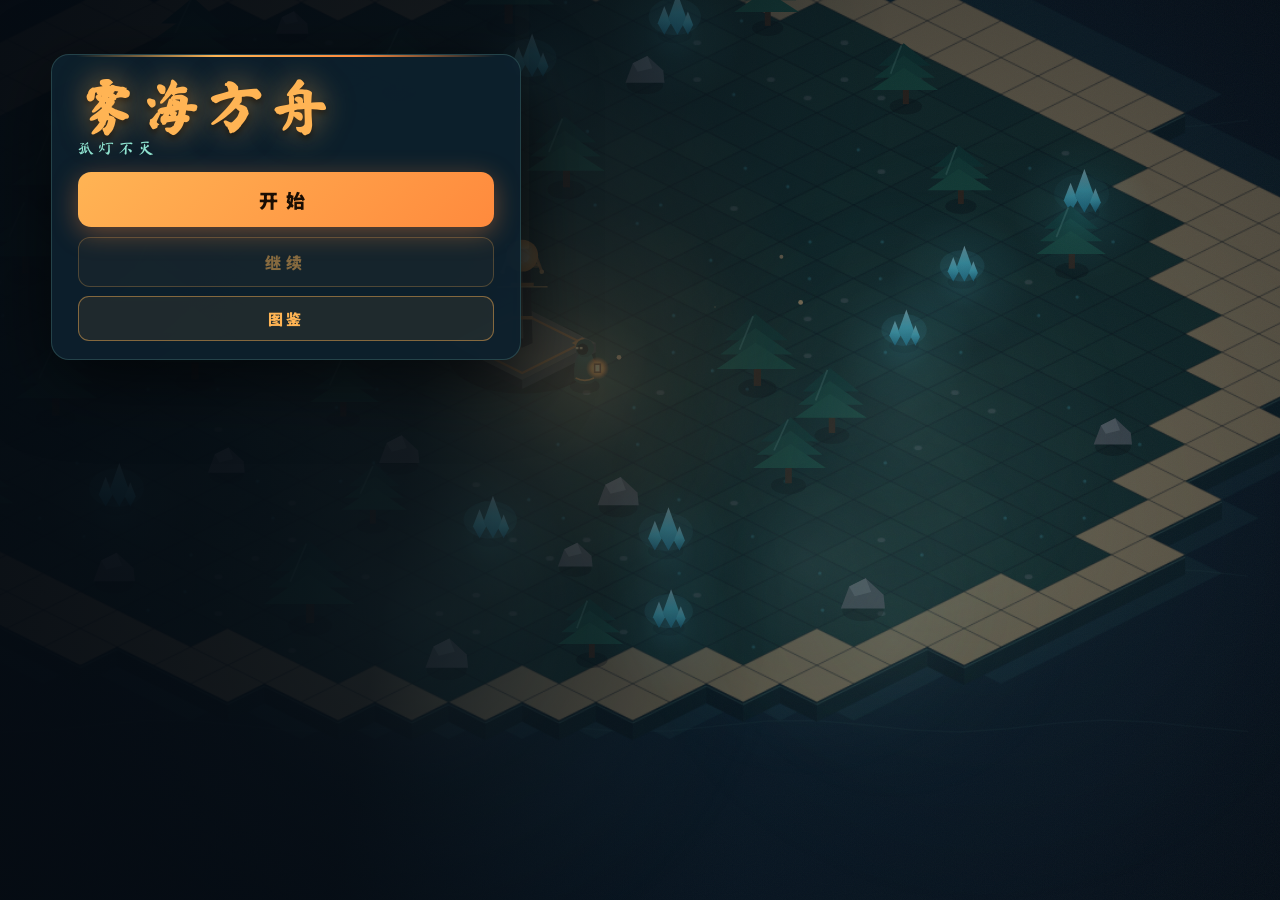
==== index.html @ d50707af "feat(sigil): 武器刻印与槽位系统，图鉴能力标签筛选 - 刻印：锋锐/迅捷/回响，黎明第三步三选一铭刻，只强化武器自动攻击 - 槽位：剑 3 / 法杖 6，HUD 点击就地展开，52px 槽" ====
<!DOCTYPE html>
<html lang="zh-CN">
<head>
<meta charset="UTF-8">
<meta name="viewport" content="width=device-width, initial-scale=1.0, maximum-scale=1.0, user-scalable=no">
<title>雾海方舟</title>
<link rel="icon" type="image/svg+xml" href="assets/favicon.svg">
<link rel="preconnect" href="https://fonts.googleapis.com">
<link href="https://fonts.googleapis.com/css2?family=Ma+Shan+Zheng&family=Noto+Sans+SC:wght@400;500;700;900&display=swap" rel="stylesheet">
  <link rel="stylesheet" href="css/style.css">
</head>
<body>
<canvas id="cv"></canvas>
<canvas id="fxcv"></canvas>
<div id="grain"></div><div id="hurtFx"></div><div id="coreFx"></div>

<div id="hud" class="hidden">
  <div id="topLeft" class="panel">
    <span id="logoMini">雾海方舟</span>
    <span id="phaseChip"><svg viewBox="0 0 24 24" fill="none" stroke="currentColor" stroke-width="2"><circle cx="12" cy="12" r="4"/><path d="M12 2v3M12 19v3M2 12h3M19 12h3M4.9 4.9l2.1 2.1M17 17l2.1 2.1M19.1 4.9L17 7M7 17l-2.1 2.1"/></svg><em id="phaseName" style="font-style:normal">白昼</em></span>
    <span id="dayLabel">第 1 日</span>
    <span id="nightLabel">夜 0/–</span>
    <span id="phaseBarWrap"><span id="phaseBar"></span></span>
  </div>
  <div id="weaponHud" class="panel">
    <span id="weaponHudIcon"></span>
    <div class="whBody">
      <b id="weaponHudName">剑</b>
      <span class="whSub">等级 <span id="weaponHudLv">Lv.1</span> · <span id="weaponHudRoute">近战武器</span></span>
      <span id="weaponHudXpWrap"><span id="weaponHudXp"></span></span>
    </div>
    <span id="weaponHudChev"><svg viewBox="0 0 24 24" fill="none" stroke="currentColor" stroke-width="2.2" stroke-linecap="round" stroke-linejoin="round"><path d="M6 9l6 6 6-6"/></svg></span>
    <div id="weaponSlots"><div id="weaponSlotsRow"></div></div>
  </div>
  <div id="topRight">
    <button class="iconBtn" id="btnNight" aria-label="提前入夜" title="提前入夜 (N)"><svg viewBox="0 0 24 24" fill="none" stroke="currentColor" stroke-width="2"><path d="M20 14A8.5 8.5 0 019.5 3.5 8.5 8.5 0 1020 14z"/></svg></button>
    <button class="iconBtn" id="btnSpeed" aria-label="速度">1×</button>
    <button class="iconBtn" id="btnMute" aria-label="音效"></button>
    <button class="iconBtn" id="btnPause" aria-label="暂停"><svg viewBox="0 0 24 24" fill="currentColor"><rect x="6" y="4" width="4" height="16" rx="1"/><rect x="14" y="4" width="4" height="16" rx="1"/></svg></button>
  </div>
  <div id="banner"><h2></h2><p></p></div>
  <div id="toasts"></div>

  <div id="playerPanel" class="panel">
    <div id="ppTop">
      <div id="lvlBadge"><b id="lvlNum">1</b><i>等级</i></div>
      <div style="min-width:0">
        <div id="ppName">守灯人</div>
        <div id="ppStacks"></div>
      </div>
    </div>
    <div class="bar" id="hpBar"><span></span><label><em style="font-style:normal">生命</em><em style="font-style:normal" id="hpTxt">100/100</em></label></div>
    <div class="bar" id="enBar"><span></span><label><em style="font-style:normal" id="enLabel">雾能</em><em style="font-style:normal" id="enTxt">100</em></label></div>
    <div class="bar" id="shieldBar" style="display:none"><span></span><label><em style="font-style:normal">护盾</em><em style="font-style:normal" id="shieldTxt">0</em></label></div>
    <div class="bar" id="xpBar"><span></span></div>
    <div id="cdRow">
      <div class="cdPip" id="dashPip"><span class="fill"></span><svg viewBox="0 0 24 24" fill="none" stroke="currentColor" stroke-width="2"><path d="M13 3L4 14h6l-1 7 9-11h-6l1-7z"/></svg><em>冲刺 <span class="kb kb-hint">空格</span></em></div>
      <div class="cdPip" id="novaPip"><span class="fill"></span><svg viewBox="0 0 24 24" fill="none" stroke="currentColor" stroke-width="2"><circle cx="12" cy="12" r="3"/><circle cx="12" cy="12" r="8" opacity=".5"/></svg><em>雾爆 <span class="kb kb-hint">Q</span></em></div>
    </div>
  </div>

  <div id="handArea">
    <div id="handMeta">
      <div id="resRow"></div>
      <span class="pileChip draw"><svg viewBox="0 0 24 24" fill="none" stroke="currentColor" stroke-width="2"><rect x="4" y="3" width="12" height="16" rx="2"/><path d="M8 7h12v14H8"/></svg>牌库 <b id="drawN">0</b></span>
      <span class="pileChip disc"><svg viewBox="0 0 24 24" fill="none" stroke="currentColor" stroke-width="2"><path d="M4 7h16M9 7V4h6v3M6 7l1 13h10l1-13"/></svg>弃牌 <b id="discN">0</b></span>
      <span class="pileChip limit">手牌 <b id="handN">0/5</b></span>
      <span class="pileChip rec">回收 <b id="recN">0%</b></span>
      <button id="repairBtn"><svg width="13" height="13" viewBox="0 0 24 24" fill="none" stroke="currentColor" stroke-width="2"><path d="M14.7 6.3a4 4 0 00-5.4 5.4L3 18l3 3 6.3-6.3a4 4 0 005.4-5.4l-2.7 2.7-3-3 2.7-2.7z"/></svg>修复 <span class="kb kb-hint">F</span></button>
    </div>
    <div id="handRow"></div>
  </div>

  <div id="rightBottom">
    <div id="coreWrap" class="panel">
      <div class="cwTop"><span>⬢ 方舟核心</span><span id="coreTxt">600/600</span></div>
      <div class="bar" id="coreBar"><span></span></div>
    </div>
    <div id="mmWrap" class="panel"><canvas id="mm" width="132" height="132"></canvas></div>
  </div>
</div>

<div id="dragCard"></div>

<div id="touchUI">
  <div id="stick"><div id="knob"></div></div>
  <button class="tBtn" id="btnDash"><svg viewBox="0 0 24 24" fill="none" stroke="currentColor" stroke-width="2"><path d="M13 3L4 14h6l-1 7 9-11h-6l1-7z"/></svg>冲刺</button>
  <button class="tBtn" id="btnNova"><svg viewBox="0 0 24 24" fill="none" stroke="currentColor" stroke-width="2"><circle cx="12" cy="12" r="3"/><circle cx="12" cy="12" r="8" opacity=".5"/></svg>雾爆</button>
</div>

<div class="overlay show" id="menu">
  <div class="scrim"></div>
  <div id="menuPanel" data-view="title">
    <section class="menuView" data-view="title">
      <div class="menuHead">
        <h1 id="gameTitle">雾海方舟</h1>
        <div id="gameSub">孤灯不灭</div>
      </div>
      <div id="saveWarn" class="saveWarn" hidden>
        <b>存档异常</b>
        <span id="saveWarnText"></span>
        <button id="saveWarnAck" aria-label="知道了">知道了</button>
      </div>
      <div class="menuFoot">
        <button id="startBtn">开始</button>
        <button id="btnContinue">继续</button>
        <button class="mBtn book" id="btnCodexMenu">图鉴</button>
      </div>
    </section>
    <section class="menuView" data-view="prep">
      <div class="prepHead"><h2>出航准备</h2></div>
      <div class="menuScroll">
        <button id="prepWeaponBtn" class="prepWeaponBtn" aria-expanded="false">
          <span id="prepWeaponIcon"></span>
          <span class="prepWeaponText"><small>当前武器</small><b id="prepWeaponName">剑</b></span>
          <em>更换</em>
        </button>
        <div class="secT">雾潮强度</div>
        <div id="diffRow"></div>
        <p class="prepNote" id="prepMageNote">第 2 日黎明可转职「法师」：生命上限降低，以法力施法，手牌上限提高。</p>
        <div class="secT">文明传承</div>
        <div id="emberRow">
          <span id="emberCount"><svg viewBox="0 0 24 24" fill="currentColor"><path d="M12 2c1 4-4 6-4 11a4 4 0 008 0c0-2-1-3-1-5 2 1 4 3 4 6a7 7 0 01-14 0C5 8 11 6 12 2z"/></svg><span id="emberNum">0</span> 火种</span>
          <span id="bestChip"></span>
        </div>
        <div id="blessList"></div>
        <div class="secT">操作</div>
        <div id="ctrlGrid">
          <div><span class="kb">WASD</span>移动</div>
          <div><span class="kb">自动</span>有怪攻击 / 无怪采集</div>
          <div><span class="kb">点选 / 拖拽</span>卡牌落地</div>
          <div><span class="kb">空格</span>冲刺<span class="kb">N</span>入夜</div>
          <div><span class="kb">Q</span>雾爆<span class="kb">F</span>修复</div>
          <div><span class="kb">K</span>随时存档<span class="kb">S</span>暂停存档</div>
        </div>
      </div>
      <div class="weaponDrop" id="weaponDrop" role="dialog" aria-label="选择武器">
        <div class="weaponList" id="weaponGrid"></div>
        <div class="weaponActions">
          <button class="mBtn" id="weaponCancel">取消</button>
          <button class="mBtn primary" id="weaponConfirm">确认选择</button>
        </div>
      </div>
      <div class="prepFoot">
        <button id="launchBtn">启航</button>
        <button class="mBtn" id="btnPrepBack">返回</button>
      </div>
    </section>
    <section class="menuView" data-view="load">
      <div class="prepHead"><h2>存档</h2></div>
      <div class="menuScroll"><div id="menuSlotList"></div></div>
      <div class="prepFoot"><button class="mBtn" id="btnLoadBack">返回</button></div>
    </section>
  </div>
</div>

<div class="overlay" id="dawnOv" role="dialog" aria-modal="true">
  <div class="scrim"></div>
  <div class="dawnBox">
    <div class="dawnStep" id="dawnStep">1 / 2</div>
    <div class="dawnTitle" id="dawnTitle">黎明</div>
    <div class="dawnSub" id="dawnSub"></div>
    <div class="pickRow" id="dawnRow"></div>
    <button class="skipBtn" id="dawnSkip">跳过</button>
  </div>
</div>

<div class="overlay" id="removeOv" role="dialog" aria-modal="true">
  <div class="scrim"></div>
  <div id="removeBox">
    <div class="rmHead">
      <h2 id="rmTitle">拆解</h2>
      <p id="rmSub"></p>
    </div>
    <div id="rmList"></div>
    <div class="rmFoot"><button class="skipBtn" id="rmCancel" style="margin:0">取消</button></div>
  </div>
</div>

<div class="overlay" id="swapOv" role="dialog" aria-modal="true">
  <div class="scrim"></div>
  <div id="removeBox">
    <div class="rmHead">
      <h2 id="swapTitle">手牌已满</h2>
      <p id="swapSub"></p>
    </div>
    <div id="swapList"></div>
    <div class="rmFoot"><button class="skipBtn" id="swapSkip" style="margin:0">跳过</button></div>
  </div>
</div>

<div class="overlay" id="pauseOv" role="dialog" aria-modal="true">
  <div class="scrim"></div>
  <div class="modalBox pausePanel">
    <div class="pausePages" id="pausePages">
      <section class="pausePage" data-pg="main">
        <h2>暂停</h2>
        <button class="mBtn primary" id="btnResume">继续</button>
        <button class="mBtn" id="btnSave">存档</button>
        <button class="mBtn" id="btnCodexPause">图鉴</button>
        <button class="mBtn" id="btnRestart">重新开始</button>
        <button class="mBtn" id="btnToTitle">返回标题</button>
      </section>
      <section class="pausePage" data-pg="slots">
        <h2>存档位</h2>
        <div class="msub" id="pauseSlotSub">点卡片展开操作</div>
        <div id="pauseSlotList"></div>
        <button class="mBtn ghost" id="btnPauseSlotBack">返回</button>
      </section>
      <section class="pausePage" data-pg="confirm">
        <div class="confirmPage">
          <h2 id="pauseCfmTitle"></h2>
          <div class="msub" id="pauseCfmSub"></div>
          <button class="mBtn primary" id="pauseCfmYes">确认</button>
          <button class="mBtn" id="pauseCfmNo">取消</button>
        </div>
      </section>
    </div>
  </div>
</div>

<div class="overlay" id="endOv" role="dialog" aria-modal="true">
  <div class="scrim"></div>
  <div class="modalBox">
    <h2 id="endTitle"></h2>
    <div class="msub" id="endSub"></div>
    <div id="statsGrid"></div>
    <div id="emberGainRow">
      <svg viewBox="0 0 24 24" fill="#ff8a3d"><path d="M12 2c1 4-4 6-4 11a4 4 0 008 0c0-2-1-3-1-5 2 1 4 3 4 6a7 7 0 01-14 0C5 8 11 6 12 2z"/></svg>
      <span>火种</span><span id="emberGain">+0</span><span id="emberTotal"></span>
    </div>
    <button class="mBtn primary" id="btnAgain">再次远航</button>
    <button class="mBtn book" id="btnEndless">继续守护</button>
    <button class="mBtn" id="btnTitle2">返回标题</button>
  </div>
</div>

<div class="overlay" id="slotOv" role="dialog" aria-modal="true" aria-label="存档位">
  <div class="scrim"></div>
  <div class="modalBox slotBox">
    <h2 id="slotTitle">存档位</h2>
    <div id="slotList"></div>
    <button class="mBtn" id="slotDelete">删除存档</button>
    <button class="mBtn" id="slotBack">返回</button>
  </div>
</div>

<div class="overlay" id="confirmOv" role="alertdialog" aria-modal="true" aria-labelledby="confirmTitle">
  <div class="scrim"></div>
  <div class="modalBox confirmBox">
    <h2 id="confirmTitle"></h2>
    <div class="msub" id="confirmSub"></div>
    <button class="mBtn primary" id="confirmYes">确认</button>
    <button class="mBtn" id="confirmNo">取消</button>
  </div>
</div>

<div class="overlay" id="codexOv" role="dialog" aria-modal="true" aria-label="雾海图鉴">
  <div class="scrim"></div>
  <div id="codexPanel">
    <div class="cxHead">
      <h2>雾海图鉴</h2>
      <div class="cxHeadMeta"><span id="cxCount">— 条</span><span class="cxProg"><i id="cxProgFill"></i></span></div>
      <button id="cxClose" aria-label="关闭"><svg viewBox="0 0 24 24" fill="none" stroke="currentColor" stroke-width="2.2" stroke-linecap="round"><path d="M6 6l12 12M18 6L6 18"/></svg></button>
    </div>
    <div class="cxTools">
      <label class="cxSearchWrap">
        <svg viewBox="0 0 24 24" fill="none" stroke="currentColor" stroke-width="2"><circle cx="11" cy="11" r="7"/><path d="M20 20l-4-4"/></svg>
        <input id="cxSearch" type="search" placeholder="搜索名称 / 效果…" autocomplete="off">
      </label>
      <div id="cxCats"></div>
    </div>
    <div class="cxTagBar">
      <span class="cxTagLab">标签</span>
      <div id="cxTagFilters"></div>
      <button id="cxTagClear" class="cxTagClear" disabled>清除</button>
    </div>
    <div class="cxBody">
      <div id="cxList"></div>
      <div id="cxDetail">
        <div class="cxDTop">
          <div class="cxVis"><canvas id="cxPreview"></canvas><div id="cxIcon"></div></div>
          <div class="cxDHead"><div id="cxName">—</div><div id="cxTags"></div><p id="cxDesc"></p></div>
        </div>
        <div id="cxStats"></div>
        <div class="cxRelT">相关条目</div>
        <div id="cxRel"></div>
      </div>
    </div>
    <div class="cxFoot"><span id="cxFootL">雾海方舟 · 记录册</span><span class="kb-hint">↑ ↓ 切换 · Esc 关闭</span></div>
  </div>
</div>

<script src="js/00-core.js"></script>
<script src="js/01-audio.js"></script>
<script src="js/02-world.js"></script>
<script src="js/03-data.js"></script>
<script src="js/04-state.js"></script>
<script src="js/05-input.js"></script>
<script src="js/06-hand.js"></script>
<script src="js/07-combat.js"></script>
<script src="js/07b-spells.js"></script>
<script src="js/08-progress.js"></script>
<script src="js/09-render.js"></script>
<script src="js/vendor/three.min.js"></script>
<script src="js/09b-fx.js"></script>
<script src="js/10-ui.js"></script>
<script src="js/11-main.js"></script>
</body>
</html>
---- css/style.css ----
:root{
  --ink:#07131c; --deep:#0c2231; --sea:#0e2c3c;
  --panel:rgba(9,22,32,.86); --panel2:rgba(13,32,45,.94);
  --line:rgba(143,227,208,.18); --line2:rgba(143,227,208,.34);
  --mist:#8fe3d0; --cyan:#57e6ff; --amber:#ffb454; --ember:#ff8a3d;
  --violet:#a06bff; --danger:#ff4d6d; --leaf:#6fe08a; --warn:#ffd166;
  --text:#eef7f2; --dim:#9db8b4; --dim2:#6f8a87;
  --wood:#e0b070; --stone:#b9c4c9; --crys:#57e6ff;
  --disp:'Ma Shan Zheng','Noto Serif SC',serif;
  --body:'Noto Sans SC',system-ui,sans-serif;
  --cw:128px; --ch:179.2px;
}
*{margin:0;padding:0;box-sizing:border-box;-webkit-tap-highlight-color:transparent}
html,body{height:100%;overflow:hidden;background:var(--ink);font-family:var(--body);color:var(--text)}
button{font-family:var(--body);cursor:pointer;border:none;background:none;color:inherit}
input{font-family:var(--body)}
button:focus-visible,input:focus-visible{outline:2px solid var(--amber);outline-offset:2px}
::-webkit-scrollbar{width:10px;height:10px}
::-webkit-scrollbar-track{background:rgba(143,227,208,.05);border-radius:8px}
::-webkit-scrollbar-thumb{background:linear-gradient(180deg,var(--amber),var(--ember));border-radius:8px;border:2px solid rgba(7,19,28,.6)}
::-webkit-scrollbar-thumb:hover{background:linear-gradient(180deg,#ffc878,var(--amber))}
*{scrollbar-width:thin;scrollbar-color:var(--ember) rgba(143,227,208,.06)}

#cv{position:fixed;inset:0;width:100%;height:100%;display:block;touch-action:none}
#fxcv{position:fixed;inset:0;width:100%;height:100%;display:block;pointer-events:none;z-index:2}
#grain{position:fixed;inset:0;pointer-events:none;opacity:.05;z-index:3;
  background-image:url("data:image/svg+xml,%3Csvg xmlns='http://www.w3.org/2000/svg' width='140' height='140'%3E%3Cfilter id='n'%3E%3CfeTurbulence type='fractalNoise' baseFrequency='0.9' numOctaves='2'/%3E%3C/filter%3E%3Crect width='140' height='140' filter='url(%23n)' opacity='0.9'/%3E%3C/svg%3E")}
#hurtFx{position:fixed;inset:0;pointer-events:none;z-index:4;opacity:0;transition:opacity .12s;
  background:radial-gradient(ellipse at center,transparent 46%,rgba(255,77,109,.45) 100%)}
#coreFx{position:fixed;inset:0;pointer-events:none;z-index:4;opacity:0;
  background:radial-gradient(ellipse at center,transparent 55%,rgba(255,138,61,.35) 100%)}

#hud{position:fixed;inset:0;z-index:10;pointer-events:none;font-size:14px}
#hud.hidden{display:none}
.panel{background:var(--panel);border:1px solid var(--line);border-radius:12px;
  backdrop-filter:blur(8px);-webkit-backdrop-filter:blur(8px);position:relative}
.panel::before{content:'';position:absolute;top:-1px;left:14px;width:34px;height:2px;
  background:linear-gradient(90deg,var(--amber),transparent);border-radius:2px}

#topLeft{position:absolute;top:14px;left:14px;display:flex;align-items:center;gap:10px;padding:9px 14px}
#logoMini{font-family:var(--disp);font-size:21px;color:var(--amber);text-shadow:0 0 14px rgba(255,180,84,.5);letter-spacing:2px}
#phaseChip{display:flex;align-items:center;gap:7px;padding:4px 11px;border-radius:20px;font-weight:700;font-size:13px;
  background:rgba(255,180,84,.12);border:1px solid rgba(255,180,84,.35);color:var(--amber);transition:all .5s}
#phaseChip.night{background:rgba(160,107,255,.14);border-color:rgba(160,107,255,.45);color:#c9a8ff}
#phaseChip svg{width:15px;height:15px}
#dayLabel{font-weight:900;font-size:15px}
#nightLabel{color:var(--dim);font-size:12px;font-weight:700}
#phaseBarWrap{width:110px;height:6px;border-radius:4px;background:rgba(143,227,208,.12);overflow:hidden}
#phaseBar{display:block;height:100%;width:100%;border-radius:4px;transform-origin:left;
  background:linear-gradient(90deg,var(--amber),var(--ember));transition:background .5s}
#phaseBar.night{background:linear-gradient(90deg,var(--violet),var(--danger))}

/* 武器卡：槽位规格按 48px 物品槽标准放大（52px 槽 / 6px 沟槽 / 图标 34px） */
#weaponHud{position:absolute;top:66px;left:14px;display:flex;flex-wrap:wrap;align-items:flex-start;
  column-gap:12px;row-gap:0;padding:11px 16px;width:260px;z-index:11;
  pointer-events:auto;cursor:pointer;
  transition:width .3s cubic-bezier(.22,1,.36,1),padding .3s cubic-bezier(.22,1,.36,1),
    border-color .2s,box-shadow .3s}
#weaponHud.slotsOpen{width:var(--slotW,386px);
  border-color:color-mix(in srgb, var(--wc, currentColor) 40%, var(--line));
  box-shadow:0 8px 30px rgba(0,0,0,.5)}
#weaponHudIcon{width:44px;height:44px;border-radius:11px;display:grid;place-items:center;flex:none;
  background:color-mix(in srgb, var(--wc, currentColor) 14%, transparent);
  border:1.5px solid var(--wc, currentColor);box-shadow:0 0 14px color-mix(in srgb, var(--wc, currentColor) 24%, transparent);
  transition:transform .28s cubic-bezier(.22,1,.36,1)}
#weaponHudIcon svg{width:27px;height:27px}
#weaponHudChev{flex:none;width:20px;height:20px;color:var(--dim);opacity:.75;margin-top:4px;
  transition:transform .3s cubic-bezier(.22,1,.36,1),color .2s}
#weaponHudChev svg{width:100%;height:100%;display:block}
#weaponHud:hover #weaponHudChev{color:var(--text)}
#weaponHud.slotsOpen #weaponHudChev{transform:rotate(180deg);color:var(--wc, currentColor)}
.whBody{flex:1;min-width:0}
#weaponHud b{display:block;font-size:15px;line-height:1.3;letter-spacing:.2px;color:var(--text)}
.whSub{display:block;font-size:12px;line-height:1.4;color:var(--dim);margin-top:2px}
#weaponHudXpWrap{display:block;width:100%;height:5px;border-radius:3px;margin-top:6px;
  background:rgba(143,227,208,.15);overflow:hidden}
#weaponHudXp{display:block;height:100%;width:100%;border-radius:3px;transform-origin:left;
  background:linear-gradient(90deg,var(--amber),var(--ember));transition:transform .2s}
/* 槽位区：0fr→1fr 高度过渡 + 淡入上移，收起时同样有反向动画 */
#weaponSlots{flex:0 0 100%;display:grid;grid-template-rows:0fr;opacity:0;margin-top:0;overflow:hidden;
  transition:grid-template-rows .3s cubic-bezier(.22,1,.36,1),opacity .24s ease,margin-top .3s cubic-bezier(.22,1,.36,1)}
#weaponSlots.open{grid-template-rows:1fr;opacity:1;margin-top:12px}
#weaponSlotsRow{overflow:hidden;min-height:0;display:flex;gap:6px;flex-wrap:nowrap;align-items:flex-start;
  max-width:calc(100vw - 44px)}
.wslot{display:flex;flex-direction:column;align-items:center;gap:5px;width:52px;flex:none;
  animation:slotIn .28s cubic-bezier(.22,1,.36,1) backwards}
#weaponSlotsRow .wslot:nth-child(1){animation-delay:.02s}
#weaponSlotsRow .wslot:nth-child(2){animation-delay:.05s}
#weaponSlotsRow .wslot:nth-child(3){animation-delay:.08s}
#weaponSlotsRow .wslot:nth-child(4){animation-delay:.11s}
#weaponSlotsRow .wslot:nth-child(5){animation-delay:.14s}
#weaponSlotsRow .wslot:nth-child(6){animation-delay:.17s}
@keyframes slotIn{from{opacity:0;transform:translateY(-6px) scale(.82)}to{opacity:1;transform:none}}
.wslotBox{width:48px;height:48px;border-radius:12px;display:grid;place-items:center;transition:transform .16s ease}
.wslot.empty .wslotBox{border:1.5px dashed rgba(143,227,208,.3);background:rgba(143,227,208,.05)}
.wslot.filled .wslotBox{border:1.5px solid currentColor;background:color-mix(in srgb, currentColor 18%, transparent);
  box-shadow:0 0 14px color-mix(in srgb, currentColor 28%, transparent)}
.wslotBox svg{width:28px;height:28px}
.wslotName{font-size:11px;line-height:1.2;color:var(--dim);letter-spacing:.2px;text-align:center;max-width:52px;
  overflow:hidden;text-overflow:ellipsis;white-space:nowrap}
.wslot.filled .wslotName{color:currentColor;opacity:.9}
.wslot:hover .wslotBox{transform:translateY(-2px) scale(1.05)}

#topRight{position:absolute;top:14px;right:14px;display:flex;gap:8px;pointer-events:auto}
.iconBtn{width:42px;height:42px;border-radius:11px;display:flex;align-items:center;justify-content:center;
  background:var(--panel);border:1px solid var(--line);color:var(--mist);transition:all .15s}
.iconBtn:hover{border-color:var(--amber);color:var(--amber);transform:translateY(-2px);box-shadow:0 4px 16px rgba(255,180,84,.25)}
.iconBtn svg{width:19px;height:19px}
.iconBtn.warnState{color:var(--danger);border-color:rgba(255,77,109,.5)}
#btnSpeed{font-weight:900;font-size:13px}

#banner{position:absolute;top:74px;left:50%;transform:translateX(-50%);text-align:center;opacity:0;pointer-events:none;width:max-content;max-width:92vw}
#banner.show{animation:bannerIn 2.6s ease forwards}
#banner h2{font-family:var(--disp);font-size:clamp(28px,5vw,44px);letter-spacing:6px;color:var(--amber);
  text-shadow:0 0 24px rgba(255,180,84,.6),0 2px 4px rgba(0,0,0,.7)}
#banner.night h2{color:#c9a8ff;text-shadow:0 0 24px rgba(160,107,255,.7),0 2px 4px rgba(0,0,0,.7)}
#banner.danger h2{color:var(--danger);text-shadow:0 0 24px rgba(255,77,109,.7),0 2px 4px rgba(0,0,0,.7)}
#banner p{color:var(--dim);font-size:13px;margin-top:2px;text-shadow:0 1px 3px #000}
#banner p:empty{display:none}
@keyframes bannerIn{0%{opacity:0;transform:translateX(-50%) translateY(-14px) scale(.94)}
  12%{opacity:1;transform:translateX(-50%) translateY(0) scale(1)}78%{opacity:1}100%{opacity:0;transform:translateX(-50%) translateY(6px)}}
#toasts{position:absolute;top:14px;left:50%;transform:translateX(-50%);display:flex;flex-direction:column;gap:6px;align-items:center;margin-top:50px}
.toast{background:var(--panel2);border:1px solid var(--line);border-left:3px solid var(--cyan);
  padding:7px 16px;border-radius:9px;font-size:13px;animation:toastIn 2.6s ease forwards;
  box-shadow:0 4px 18px rgba(0,0,0,.4);white-space:nowrap;max-width:88vw;overflow:hidden;text-overflow:ellipsis}
.toast.warn{border-left-color:var(--warn)} .toast.bad{border-left-color:var(--danger)} .toast.good{border-left-color:var(--leaf)}
@keyframes toastIn{0%{opacity:0;transform:translateY(-8px)}10%{opacity:1;transform:translateY(0)}78%{opacity:1}100%{opacity:0}}

#playerPanel{position:absolute;left:14px;bottom:14px;padding:11px 13px;width:224px;pointer-events:auto}
#ppTop{display:flex;align-items:center;gap:10px;margin-bottom:7px}
#lvlBadge{width:38px;height:38px;border-radius:50%;flex:none;display:flex;flex-direction:column;align-items:center;justify-content:center;
  background:radial-gradient(circle at 35% 30%,rgba(160,107,255,.4),rgba(160,107,255,.1));border:1.5px solid var(--violet);
  box-shadow:0 0 14px rgba(160,107,255,.35)}
#lvlBadge b{font-size:15px;line-height:1;color:#d9c4ff}
#lvlBadge i{font-style:normal;font-size:8px;color:var(--dim);letter-spacing:1px}
#ppName{font-weight:900;font-size:13.5px;display:flex;align-items:center;gap:6px}
#ppStacks{font-size:10.5px;color:var(--amber);min-height:14px;overflow:hidden;text-overflow:ellipsis;white-space:nowrap;max-width:150px}
.bar{position:relative;height:12px;border-radius:7px;background:rgba(7,15,22,.8);border:1px solid rgba(143,227,208,.14);overflow:hidden;margin-top:5px}
.bar>span{position:absolute;inset:1px;border-radius:6px;transform-origin:left;transition:transform .12s linear}
.bar label{position:absolute;inset:0;display:flex;align-items:center;justify-content:space-between;padding:0 8px;
  font-size:9.5px;font-weight:700;color:rgba(255,255,255,.92);text-shadow:0 1px 2px rgba(0,0,0,.8)}
#hpBar>span{background:linear-gradient(90deg,var(--ember),var(--amber))}
#hpBar.low>span{background:linear-gradient(90deg,var(--danger),var(--ember));animation:lowPulse .7s infinite alternate}
@keyframes lowPulse{to{filter:brightness(1.5)}}
#enBar>span{background:linear-gradient(90deg,#2fb9d8,var(--cyan))}
#enBar.mage>span{background:linear-gradient(90deg,#5f6bff,#57e6ff)}
#shieldBar{height:8px}
#shieldBar>span{background:linear-gradient(90deg,#6fe08a,#8fe3d0)}
#xpBar{height:8px}
#xpBar>span{background:linear-gradient(90deg,#7a4fe0,var(--violet))}
#cdRow{display:flex;gap:7px;margin-top:8px}
.cdPip{flex:1;display:flex;align-items:center;gap:6px;background:rgba(7,15,22,.7);border:1px solid var(--line);
  border-radius:8px;padding:4px 7px;font-size:10.5px;font-weight:700;position:relative;overflow:hidden}
.cdPip .fill{position:absolute;inset:0;background:rgba(87,230,255,.16);transform-origin:left}
.cdPip svg{width:14px;height:14px;flex:none;position:relative}
.cdPip em{font-style:normal;position:relative;color:var(--dim)}
.cdPip.ready{border-color:rgba(87,230,255,.5);color:var(--cyan)}
.cdPip.ready em{color:var(--cyan)}
.kb{display:inline-block;min-width:16px;padding:1px 4px;border-radius:4px;background:rgba(143,227,208,.12);
  border:1px solid var(--line2);font-size:10px;font-weight:700;color:var(--mist);text-align:center}

/* ---------- 手牌区 ---------- */
#handArea{position:absolute;left:50%;bottom:12px;transform:translateX(-50%);
  width:min(760px,calc(100vw - 470px));display:flex;flex-direction:column;align-items:center;gap:6px;pointer-events:none}
#resRow{display:flex;gap:5px;pointer-events:auto;padding-right:7px;border-right:1px solid var(--line)}
.resChip{display:flex;align-items:center;gap:5px;padding:3px 8px;border-radius:15px;background:var(--panel);
  border:1px solid var(--line);font-weight:900;font-size:12.5px}
.resChip svg{width:13px;height:13px}
.resChip.bump{animation:bump .3s ease}
@keyframes bump{40%{transform:scale(1.18)}}
#handMeta{display:flex;width:100%;gap:6px;align-items:center;pointer-events:auto;flex-wrap:wrap;justify-content:center}
.pileChip{display:flex;align-items:center;gap:5px;padding:3px 8px;border-radius:14px;font-size:11px;font-weight:700;
  background:rgba(7,15,22,.72);border:1px solid var(--line);color:var(--dim)}
.pileChip b{color:var(--text);font-size:12.5px}
.pileChip svg{width:12px;height:12px}
.pileChip.draw{color:var(--mist)} .pileChip.disc{color:var(--dim2)}
.pileChip.limit{color:var(--amber);border-color:rgba(255,180,84,.4)}
.pileChip.limit.over{color:#fff;border-color:var(--cyan);background:rgba(87,230,255,.16);box-shadow:0 0 12px rgba(87,230,255,.3)}
.pileChip.limit.over b{color:var(--cyan)}
.pileChip.rec{color:var(--leaf);border-color:rgba(111,224,138,.35)}
#repairBtn{display:none;align-items:center;gap:6px;padding:4px 13px;border-radius:14px;font-weight:900;font-size:11.5px;
  background:linear-gradient(135deg,rgba(255,180,84,.2),rgba(255,138,61,.2));border:1px solid var(--amber);color:var(--amber);
  animation:repairGlow 1.2s infinite alternate;pointer-events:auto}
#repairBtn.show{display:flex}
@keyframes repairGlow{to{box-shadow:0 0 16px rgba(255,180,84,.5)}}
#handRow{position:relative;width:100%;height:calc(var(--ch) + 12px);margin-top:22px;pointer-events:none}
.hcard{position:absolute;bottom:0;width:var(--cw);height:var(--ch);border-radius:10px;pointer-events:auto;
  background:linear-gradient(168deg,rgba(17,40,55,.97),rgba(8,20,29,.97));
  border:1.5px solid var(--line2);padding:7px 8px 6px;display:flex;flex-direction:column;align-items:stretch;
  transform:translateY(var(--ty,0px)) rotate(var(--rot,0deg));transform-origin:bottom center;
  transition:transform .16s cubic-bezier(.2,.8,.2,1),box-shadow .16s,border-color .16s,opacity .16s;
  z-index:var(--z,1);overflow:hidden;text-align:left;box-shadow:0 6px 18px rgba(0,0,0,.5)}
.hcard::after{content:'';position:absolute;inset:0;pointer-events:none;
  background:linear-gradient(160deg,rgba(255,255,255,.07),transparent 42%)}
.hcard:hover{transform:translateY(-26px) rotate(0deg) scale(1.09);z-index:60;box-shadow:0 16px 34px rgba(0,0,0,.6)}
.hcard.sel{transform:translateY(-30px) rotate(0deg) scale(1.1);z-index:70;
  border-color:#fff;box-shadow:0 0 26px rgba(255,255,255,.45),0 16px 34px rgba(0,0,0,.6)}
.hcard.drag{opacity:.28}
.hcard.off{filter:grayscale(.65) brightness(.62)}
.hcard.noNight{filter:grayscale(.8) brightness(.5)}
.hcMain{display:flex;flex:1;align-items:center;gap:5px;min-width:0}
.hcCost{display:flex;gap:2px;align-items:center;justify-content:flex-end;min-height:18px;white-space:nowrap}
.hcCost b{display:flex;align-items:center;gap:2px;font-size:12px;font-weight:900;padding:1px 3px;border-radius:7px;
  background:rgba(7,15,22,.8);border:1px solid var(--line)}
.hcCost b svg{width:12px;height:12px;flex:none}
.hcCost b.no{color:var(--danger);border-color:rgba(255,77,109,.55)}
.hcCost b.mana{background:rgba(95,107,255,.16);border-color:rgba(120,150,255,.5)}
.hcCost b.free{color:var(--leaf);border-color:rgba(111,224,138,.4)}
.hcArt{width:34px;height:34px;border-radius:8px;display:grid;place-items:center;flex:none;
  border:1px solid currentColor;background:rgba(255,255,255,.05)}
.hcArt svg{width:22px;height:22px}
.hcName{flex:1;min-width:0;font-size:14px;font-weight:900;color:var(--text);line-height:1.2;white-space:nowrap}
.hcDesc{display:-webkit-box;-webkit-line-clamp:2;-webkit-box-orient:vertical;flex:none;overflow:hidden;
  font-size:12px;color:var(--dim);line-height:1.4;margin-top:6px}
.hcHot{position:absolute;top:3px;left:3px;min-width:14px;padding:1px 3px;border-radius:4px;text-align:center;
  font-size:10px;font-weight:900;line-height:1.2;color:var(--dim2);background:rgba(7,15,22,.82);border:1px solid var(--line)}
#dragCard{position:fixed;z-index:45;width:var(--cw);height:var(--ch);pointer-events:none;display:none;
  transform:translate(-50%,-50%) rotate(-5deg) scale(.92);opacity:.95;filter:drop-shadow(0 12px 24px rgba(0,0,0,.7))}
#dragCard *{pointer-events:none}
#dragCard.build{width:122px;height:122px;transform:translate(-50%,-62%);opacity:1;filter:drop-shadow(0 10px 22px rgba(0,0,0,.85))}
#dragBuildCv{display:block;width:122px;height:122px}

#rightBottom{position:absolute;right:14px;bottom:14px;display:flex;flex-direction:column;gap:8px;align-items:flex-end;pointer-events:auto}
#coreWrap{padding:9px 12px;width:168px}
#coreWrap .cwTop{display:flex;justify-content:space-between;align-items:center;font-size:11px;font-weight:900;color:var(--amber);margin-bottom:5px}
#coreBar{height:10px;margin-top:0}
#coreBar>span{background:linear-gradient(90deg,var(--amber),var(--ember))}
#coreWrap.crit{animation:coreCrit .6s infinite alternate}
@keyframes coreCrit{to{border-color:var(--danger);box-shadow:0 0 18px rgba(255,77,109,.5)}}
#mmWrap{padding:6px;border-radius:12px}
#mm{display:block;width:124px;height:124px;border-radius:8px}

.overlay{position:fixed;inset:0;z-index:20;display:flex;align-items:center;justify-content:center;opacity:0;pointer-events:none;visibility:hidden;transition:opacity .3s,visibility 0s .3s}
.overlay.show{opacity:1;pointer-events:auto;visibility:visible;transition:opacity .3s}
.scrim{position:absolute;inset:0;background:rgba(4,9,15,.74);backdrop-filter:blur(4px);-webkit-backdrop-filter:blur(4px)}

#menu{justify-content:flex-start;align-items:flex-start}
#menu .scrim{background:linear-gradient(100deg,rgba(5,11,18,.94) 0%,rgba(5,11,18,.86) 34%,rgba(5,11,18,.35) 62%,rgba(5,11,18,.1) 100%);backdrop-filter:none}
#menuPanel{position:relative;width:min(470px,94vw);max-height:94vh;height:0;margin:6vh 0 0 4vw;
  overflow:hidden;transition:height .3s cubic-bezier(.2,.8,.2,1);
  background:var(--panel2);border:1px solid var(--line);border-radius:18px;box-shadow:0 20px 70px rgba(0,0,0,.6)}
#menuPanel::before{content:'';position:absolute;top:0;left:24px;right:24px;height:2px;background:linear-gradient(90deg,transparent,var(--amber),var(--ember),transparent);z-index:2}
.menuView{position:absolute;top:0;left:0;right:0;bottom:0;display:flex;flex-direction:column;padding:22px 26px 18px;
  opacity:0;transform:translateX(100%);pointer-events:none;visibility:hidden;
  transition:opacity .3s ease,transform .3s cubic-bezier(.2,.8,.2,1),visibility 0s .3s}
#menuPanel[data-view="title"] .menuView[data-view="title"],
#menuPanel[data-view="prep"] .menuView[data-view="prep"],
#menuPanel[data-view="load"] .menuView[data-view="load"]{opacity:1;transform:translateX(0);pointer-events:auto;visibility:visible;transition:opacity .3s ease,transform .3s cubic-bezier(.2,.8,.2,1)}
#menuPanel[data-view="prep"] .menuView[data-view="title"],
#menuPanel[data-view="load"] .menuView[data-view="title"]{transform:translateX(-100%)}
#menuPanel[data-view="title"] .menuView[data-view="prep"],
#menuPanel[data-view="title"] .menuView[data-view="load"]{transform:translateX(100%)}
#menuSlotList{display:flex;flex-direction:column;gap:9px}
/* 仅主菜单「继续」页：悬浮遮罩覆盖卡片，不占布局高度；#slotOv 弹窗不命中 */
#menuSlotList .slotCard{position:relative;overflow:hidden;cursor:pointer}
#menuSlotList .slotCard.open{border-color:var(--line2)}
#menuSlotList .slotActions{position:absolute;inset:0;z-index:2;display:flex;align-items:center;justify-content:center;gap:10px;padding:12px;background:rgba(6,18,26,.93);backdrop-filter:blur(5px);-webkit-backdrop-filter:blur(5px);animation:slotOpsIn .16s ease-out}
@keyframes slotOpsIn{from{opacity:0}to{opacity:1}}
#menuSlotList .slotAct{flex:1;padding:9px 6px;border-radius:9px;border:1px solid var(--line2);background:rgba(143,227,208,.08);color:var(--mist);font-weight:900;font-size:13px;letter-spacing:2px;transition:all .15s}
#menuSlotList .slotAct.load:hover{border-color:var(--amber);color:var(--amber);box-shadow:0 0 14px rgba(255,180,84,.25)}
#menuSlotList .slotAct.del:hover{border-color:var(--danger);color:var(--danger)}
#menuSlotList .slotAct.del.arm{border-color:var(--danger);color:var(--danger);background:rgba(255,77,109,.14);box-shadow:0 0 16px rgba(255,77,109,.25)}
.menuHead,.prepHead{flex:none}
.menuScroll{flex:1 1 auto;min-height:0;overflow:hidden;margin:0 -6px;padding:0 6px;
  scrollbar-width:thin;scrollbar-color:var(--ember) rgba(143,227,208,.06)}
.menuView.needs-scroll .menuScroll{overflow-y:auto}
.menuScroll::-webkit-scrollbar{width:6px}
.menuScroll::-webkit-scrollbar-thumb{background:linear-gradient(180deg,var(--amber),var(--ember));border-radius:8px}
.menuFoot,.prepFoot{flex:none;display:flex;flex-direction:column}
#gameTitle{font-family:var(--disp);font-size:clamp(42px,7vw,58px);line-height:1.05;color:var(--amber);letter-spacing:6px;
  text-shadow:0 0 30px rgba(255,180,84,.55),0 3px 6px rgba(0,0,0,.8)}
#gameSub{font-family:var(--disp);font-size:16px;color:var(--mist);letter-spacing:4px;margin-top:2px}
.prepHead h2{font-family:var(--disp);font-size:30px;letter-spacing:5px;color:var(--amber);margin:0}
.secT{font-size:12px;font-weight:900;letter-spacing:3px;color:var(--dim);margin:15px 0 8px;display:flex;align-items:center;gap:8px}
.secT::after{content:'';flex:1;height:1px;background:linear-gradient(90deg,var(--line),transparent)}
.prepNote{font-size:11px;line-height:1.6;color:var(--dim);margin:6px 2px 0}
.prepWeaponBtn{width:100%;display:flex;align-items:center;gap:10px;padding:9px 11px;border-radius:11px;text-align:left;
  background:linear-gradient(120deg,rgba(255,180,84,.11),rgba(7,15,22,.62));border:1px solid rgba(255,180,84,.32);transition:all .15s}
.prepWeaponBtn:hover{border-color:var(--amber);box-shadow:0 0 16px rgba(255,180,84,.16);transform:translateY(-1px)}
#prepWeaponIcon{width:34px;height:34px;border-radius:9px;display:grid;place-items:center;flex:none;background:rgba(255,255,255,.05);border:1px solid currentColor}
#prepWeaponIcon svg{width:21px;height:21px}
.prepWeaponText{display:flex;flex-direction:column;gap:1px;min-width:0;flex:1}
.prepWeaponText small{font-size:9px;color:var(--dim);letter-spacing:2px}
.prepWeaponText b{font-size:14px;white-space:nowrap}
.prepWeaponBtn em{font-style:normal;font-size:10.5px;font-weight:900;color:var(--amber);letter-spacing:1px}
#diffRow{display:flex;gap:8px}
.diffBtn{flex:1;padding:8px 4px;border-radius:10px;border:1px solid var(--line);background:rgba(7,15,22,.6);
  font-weight:900;font-size:13px;color:var(--dim);transition:all .15s;display:flex;flex-direction:column;gap:2px;align-items:center}
.diffBtn small{font-size:10px;font-weight:500;color:var(--dim2)}
.diffBtn:hover{border-color:var(--line2);color:var(--text)}
.diffBtn.sel{border-color:var(--amber);color:var(--amber);background:rgba(255,180,84,.1);box-shadow:0 0 14px rgba(255,180,84,.2)}
.diffBtn.sel small{color:var(--amber)}
#emberRow{display:flex;align-items:center;justify-content:space-between;margin-bottom:8px}
#emberCount{display:flex;align-items:center;gap:7px;font-weight:900;font-size:16px;color:var(--ember)}
#emberCount svg{width:18px;height:18px;filter:drop-shadow(0 0 6px rgba(255,138,61,.7))}
#bestChip{font-size:11px;color:var(--dim)}
.blessRow{display:flex;align-items:center;gap:10px;padding:7px 10px;border-radius:10px;background:rgba(7,15,22,.55);border:1px solid var(--line);margin-bottom:6px}
.blessRow svg{width:21px;height:21px;flex:none}
.blessInfo{flex:1;min-width:0}
.blessInfo b{font-size:13px;display:block}
.blessInfo span{font-size:10.5px;color:var(--dim)}
.pips{display:flex;gap:3px;margin-top:3px}
.pip{width:14px;height:4px;border-radius:2px;background:rgba(143,227,208,.15)}
.pip.on{background:linear-gradient(90deg,var(--amber),var(--ember));box-shadow:0 0 5px rgba(255,180,84,.6)}
.buyBtn{padding:6px 12px;border-radius:8px;font-weight:900;font-size:12px;flex:none;
  background:linear-gradient(135deg,rgba(255,180,84,.18),rgba(255,138,61,.18));border:1px solid rgba(255,180,84,.5);color:var(--amber);transition:all .15s}
.buyBtn:hover:not(:disabled){background:linear-gradient(135deg,var(--amber),var(--ember));color:#1a0e04;box-shadow:0 0 14px rgba(255,180,84,.5)}
.buyBtn:disabled{opacity:.35;cursor:not-allowed}
#ctrlGrid{display:grid;grid-template-columns:1fr 1fr;gap:5px 12px;font-size:12px;color:var(--dim)}
#ctrlGrid div{display:flex;align-items:center;gap:7px;flex-wrap:nowrap;white-space:nowrap}
#ctrlGrid div .kb+.kb{margin-left:-3px}
#startBtn,#launchBtn{width:100%;margin-top:16px;padding:14px;border-radius:13px;font-size:19px;font-weight:900;letter-spacing:8px;color:#1a0e04;
  background:linear-gradient(135deg,var(--amber),var(--ember));box-shadow:0 6px 26px rgba(255,138,61,.4);transition:all .15s;position:relative;overflow:hidden}
#startBtn:hover,#launchBtn:hover{transform:translateY(-2px);box-shadow:0 10px 34px rgba(255,138,61,.6)}
#btnContinue{width:100%;margin-top:10px;padding:12px;border-radius:12px;font-size:16px;font-weight:900;letter-spacing:5px;
  color:var(--amber);background:rgba(255,180,84,.08);border:1px solid rgba(255,180,84,.5);transition:all .15s}
#btnContinue:hover{transform:translateY(-1px);border-color:var(--amber);background:rgba(255,180,84,.16);box-shadow:0 0 18px rgba(255,180,84,.22)}
#btnContinue.noSave{opacity:.5}
.saveWarn{margin-top:14px;padding:10px 12px;border-radius:10px;border:1px solid rgba(255,77,109,.5);
  background:rgba(255,77,109,.1);font-size:12px;line-height:1.65;color:#ffc9d2;display:flex;
  flex-direction:column;gap:5px;align-items:flex-start}
.saveWarn[hidden]{display:none}
.saveWarn b{color:var(--danger);font-size:13px;letter-spacing:1px}
.saveWarn button{align-self:flex-end;padding:4px 14px;border-radius:8px;border:1px solid rgba(255,77,109,.5);
  color:var(--danger);font-size:11px;font-weight:900}
.saveWarn button:hover{background:rgba(255,77,109,.18)}
#startBtn::after,#launchBtn::after{content:'';position:absolute;top:0;left:-80%;width:50%;height:100%;transform:skewX(-25deg);
  background:linear-gradient(90deg,transparent,rgba(255,255,255,.45),transparent);animation:shine 2.8s infinite}
@keyframes shine{0%,60%{left:-80%}100%{left:130%}}

/* 黎明 / 拆解 */
#dawnOv .scrim,#removeOv .scrim{background:rgba(4,9,15,.82)}
.dawnBox{position:relative;text-align:center;padding:18px;max-width:96vw;max-height:92vh;overflow-y:auto}
.dawnStep{font-size:11px;font-weight:900;letter-spacing:4px;color:var(--dim2);margin-bottom:4px}
.dawnTitle{font-family:var(--disp);font-size:clamp(28px,4.4vw,40px);letter-spacing:5px;color:var(--amber);
  text-shadow:0 0 26px rgba(255,180,84,.6)}
.dawnTitle.vio{color:#d9c4ff;text-shadow:0 0 26px rgba(160,107,255,.7)}
.dawnSub{color:var(--dim);font-size:12.5px;margin:4px 0 16px}
.pickRow{display:flex;gap:14px;justify-content:center;flex-wrap:wrap}
.pcard{width:174px;height:236px;border-radius:14px;padding:14px 12px;position:relative;overflow:hidden;
  background:linear-gradient(168deg,rgba(18,42,58,.97),rgba(8,20,29,.97));border:1.5px solid var(--line2);
  display:flex;flex-direction:column;align-items:center;transition:all .18s;color:var(--text)}
.pcard:hover{transform:translateY(-9px) scale(1.04);box-shadow:0 16px 40px rgba(0,0,0,.6)}
.pcard::after{content:'';position:absolute;top:0;left:-90%;width:55%;height:100%;transform:skewX(-25deg);
  background:linear-gradient(90deg,transparent,rgba(255,255,255,.14),transparent);transition:left .5s}
.pcard:hover::after{left:145%}
.pcard .pcArt{width:60px;height:60px;border-radius:14px;display:grid;place-items:center;margin:6px 0 9px;
  border:1px solid currentColor;background:rgba(255,255,255,.05)}
.pcard .pcArt svg{width:34px;height:34px}
.pcard b{font-size:16px;letter-spacing:1px}
.pcard .pcKind{font-size:9.5px;font-weight:900;letter-spacing:3px;margin:3px 0 7px}
.pcard p{font-size:11.5px;color:var(--dim);line-height:1.6;flex:1}
.pcard .pcCost{display:flex;gap:5px;justify-content:center;flex-wrap:wrap;margin-top:6px}
.pcard .pcCost b{font-size:10.5px;padding:2px 7px;border-radius:9px;background:rgba(7,15,22,.8);border:1px solid var(--line)}
.pcard .pcHk{position:absolute;top:8px;left:9px}
.pcard .pcOwn{position:absolute;top:8px;right:9px;font-size:9.5px;color:var(--leaf);font-weight:900}
.skipBtn{margin-top:16px;padding:9px 26px;border-radius:11px;font-size:13px;font-weight:900;letter-spacing:2px;
  border:1px solid var(--line2);color:var(--dim);background:rgba(143,227,208,.05);transition:.15s}
.skipBtn:hover{color:var(--danger);border-color:var(--danger)}

/* 准备页内纵向展开的武器选择 */
.weaponDrop{position:absolute;z-index:12;width:auto;max-height:none;margin:0;padding:10px;bottom:18px;
  display:flex;flex-direction:column;overflow:hidden;border:1px solid var(--line2);border-radius:12px;
  background:linear-gradient(155deg,rgba(12,29,41,.995),rgba(7,18,27,.995));box-shadow:0 16px 38px rgba(0,0,0,.5);
  opacity:0;visibility:hidden;pointer-events:none;transform:translateY(-8px);transform-origin:top center;
  clip-path:inset(0 0 100% 0 round 12px);
  transition:opacity .16s ease,transform .22s cubic-bezier(.2,.8,.2,1),clip-path .24s cubic-bezier(.2,.8,.2,1),visibility 0s linear .24s}
.weaponDrop.show{opacity:1;visibility:visible;pointer-events:auto;transform:translateY(0);
  clip-path:inset(0 0 0 0 round 12px);transition:opacity .18s ease,transform .24s cubic-bezier(.2,.8,.2,1),clip-path .28s cubic-bezier(.2,.8,.2,1),visibility 0s}
.weaponList{display:flex;flex-direction:column;gap:6px;min-height:0;flex:1;overflow-y:auto;padding:1px}
.weaponCard{position:relative;width:100%;display:flex;align-items:center;gap:10px;padding:7px 9px;border-radius:9px;text-align:left;
  background:rgba(7,15,22,.62);border:1px solid var(--line);color:var(--text);transition:border-color .15s,background .15s,box-shadow .15s}
.weaponCard:hover{border-color:var(--weapon-color);background:rgba(255,255,255,.04)}
.weaponCard.sel{border-color:var(--weapon-color);background:color-mix(in srgb,var(--weapon-color) 9%,rgba(7,15,22,.72));
  box-shadow:0 0 0 1px color-mix(in srgb,var(--weapon-color) 55%,transparent)}
.weaponIcon{position:relative;width:44px;height:34px;border-radius:7px;display:grid;place-items:center;flex:none;overflow:visible;
  background:radial-gradient(circle,color-mix(in srgb,var(--weapon-color) 14%,transparent),rgba(4,12,19,.82));
  border:1px solid color-mix(in srgb,var(--weapon-color) 30%,transparent)}
.weaponIcon img{display:block;width:100%;height:100%;object-fit:contain}
.weaponCardBody{flex:1;min-width:0;padding:0}
.weaponCardBody b{display:block;font-size:13px;letter-spacing:.5px}
.weaponCardBody p{margin-top:2px;font-size:10.5px;line-height:1.45;color:var(--dim)}
.weaponHotkey{position:absolute;left:-4px;top:-4px;z-index:2;min-width:14px;padding:0 3px;font-size:8px}
.weaponActions{display:grid;grid-template-columns:1fr 1.4fr;gap:8px;padding-top:8px;margin-top:8px;flex:none;border-top:1px solid var(--line)}
.weaponActions .mBtn{margin:0;min-height:34px;padding:7px;font-size:12px;letter-spacing:2px}
#removeBox{width:min(720px,94vw);max-height:88vh;display:flex;flex-direction:column;
  background:var(--panel2);border:1px solid var(--line2);border-radius:18px;overflow:hidden;position:relative}
.rmHead{padding:15px 20px;border-bottom:1px solid var(--line);text-align:center}
.rmHead h2{font-family:var(--disp);font-size:28px;letter-spacing:4px;color:var(--leaf)}
.rmHead p{font-size:12px;color:var(--dim);margin-top:3px}
#rmList,#swapList{flex:1;overflow-y:auto;padding:14px;display:grid;grid-template-columns:repeat(auto-fill,minmax(158px,1fr));gap:9px}
#swapList .rmItem:hover{border-color:var(--cyan);box-shadow:0 8px 20px rgba(87,230,255,.2)}
#swapList .rmItem .rf{color:var(--cyan)}
.rmItem{display:flex;gap:9px;align-items:center;padding:9px 10px;border-radius:11px;text-align:left;
  background:rgba(7,15,22,.62);border:1px solid var(--line);transition:.15s}
.rmItem:hover{border-color:var(--danger);transform:translateY(-2px);box-shadow:0 8px 20px rgba(255,77,109,.2)}
.rmItem .ri{width:30px;height:30px;border-radius:8px;display:grid;place-items:center;flex:none;border:1px solid currentColor}
.rmItem .ri svg{width:17px;height:17px}
.rmItem .rt{min-width:0;flex:1}
.rmItem b{font-size:12.5px;display:block}
.rmItem span{font-size:10px;color:var(--dim2)}
.rmItem .rf{font-size:10.5px;font-weight:900;color:var(--leaf);flex:none;text-align:right;line-height:1.35}
.rmFoot{padding:11px 20px;border-top:1px solid var(--line);display:flex;justify-content:center}

.modalBox{position:relative;width:min(400px,92vw);padding:28px 32px;background:var(--panel2);border:1px solid var(--line);border-radius:18px;text-align:center;box-shadow:0 20px 70px rgba(0,0,0,.6)}
.modalBox h2{font-family:var(--disp);font-size:36px;letter-spacing:6px;color:var(--mist);text-shadow:0 0 20px rgba(143,227,208,.5)}
.modalBox .msub{color:var(--dim);font-size:13px;margin:4px 0 14px}
.modalBox .msub:empty{display:none}
.mBtn{display:flex;align-items:center;justify-content:center;gap:9px;width:100%;padding:11px;margin-top:9px;border-radius:11px;font-weight:900;font-size:15px;letter-spacing:3px;
  border:1px solid var(--line2);color:var(--mist);background:rgba(143,227,208,.06);transition:all .15s}
.mBtn svg{width:17px;height:17px}
.mBtn:hover{border-color:var(--cyan);color:var(--cyan);box-shadow:0 0 16px rgba(87,230,255,.25);transform:translateY(-1px)}
.mBtn.primary{background:linear-gradient(135deg,var(--amber),var(--ember));color:#1a0e04;border:none}
.mBtn.primary:hover{box-shadow:0 6px 22px rgba(255,138,61,.5);color:#1a0e04}
.mBtn.book{border-color:rgba(255,180,84,.45);color:var(--amber);background:rgba(255,180,84,.08)}
.mBtn.book:hover{border-color:var(--amber);color:var(--amber);box-shadow:0 0 18px rgba(255,180,84,.3)}

/* 暂停面板：三页翻页，尺寸固定 */
.pausePanel{width:min(400px,92vw);height:424px;padding:0;overflow:hidden;display:block}
.pausePages{display:flex;width:300%;height:100%;transition:transform .32s cubic-bezier(.2,.8,.2,1)}
.pausePage{flex:0 0 33.3333%;width:33.3333%;height:100%;padding:22px 26px;overflow-y:auto;display:flex;flex-direction:column;justify-content:center}
.pausePage h2{font-size:30px;letter-spacing:1px;margin-bottom:2px}
.pausePage .mBtn{letter-spacing:2px}
.pausePage h2.danger{color:var(--danger);text-shadow:0 0 18px rgba(255,77,109,.4)}
.pausePage .mBtn.primary.danger{background:linear-gradient(135deg,#ff4d6d,#c93b57);color:#fff}
.pausePage .mBtn.primary.danger:hover{color:#fff;box-shadow:0 6px 22px rgba(255,77,109,.5)}
.pausePage .msub{margin:2px 0 12px}
.mBtn.ghost{color:var(--dim2);border-color:transparent;background:none;margin-top:10px}
.mBtn.ghost:hover{color:var(--cyan);border-color:var(--line);box-shadow:none}
/* 存档位页：给定高面板内均匀分布，不挤压不溢出 */
.pausePage[data-pg="slots"]{padding:22px 26px;display:flex;flex-direction:column}
.pausePage[data-pg="slots"] h2{font-size:28px}
.pausePage[data-pg="slots"] .msub{margin:2px 0 14px}
#pauseSlotList{display:flex;flex-direction:column;gap:11px;flex:1;justify-content:center}
#pauseSlotList .slotCard{padding:13px 14px}
#pauseSlotList .slotMeta{font-size:10.5px;margin-top:4px;line-height:1.5}
.pausePage[data-pg="slots"] .mBtn.ghost{flex:none;margin-top:14px}
.pauseSlot{position:relative}
.pauseSlot .smask{position:absolute;inset:0;display:none;align-items:center;justify-content:center;gap:10px;
  padding:10px;background:rgba(6,18,26,.94);border-radius:12px}
.pauseSlot.open .smask{display:flex}
.pauseSlot .smask button{padding:8px 18px;border-radius:8px;border:1px solid var(--line2);
  color:var(--mist);background:rgba(143,227,208,.08);font-size:12px;font-weight:900;cursor:pointer}
.pauseSlot .smask button:hover{border-color:var(--amber);color:var(--amber)}
.pauseSlot .smask button.del{border-color:rgba(255,77,109,.5);color:#ff8fa3;background:rgba(255,77,109,.1)}
.pauseSlot .smask button.del:hover{border-color:var(--danger);color:#fff;background:var(--danger)}

/* 存档位选择 */
#slotOv{z-index:30}
#slotOv .scrim{background:rgba(4,9,15,.82)}
#slotOv .slotBox{width:min(460px,94vw);padding:22px 24px;max-height:92vh;overflow-y:auto}
#slotOv .slotBox h2{font-size:30px;letter-spacing:5px;margin-bottom:16px}
#slotList{display:flex;flex-direction:column;gap:9px}
.slotCard{display:flex;align-items:center;gap:12px;width:100%;padding:12px 14px;border-radius:12px;text-align:left;
  background:rgba(7,15,22,.66);border:1px solid var(--line);transition:all .15s;color:var(--text)}
.slotCard:hover{border-color:var(--cyan);transform:translateY(-1px);box-shadow:0 8px 20px rgba(87,230,255,.16)}
.slotCard.sel{border-color:var(--amber);background:rgba(255,180,84,.1);box-shadow:0 0 16px rgba(255,180,84,.2)}
.slotCard.active{border-left:3px solid var(--amber)}
.slotCard.empty{opacity:.42}
.slotCard .si{width:34px;height:34px;flex:none;border-radius:9px;display:grid;place-items:center;
  border:1px solid currentColor;color:var(--dim);font-family:var(--disp);font-size:17px}
.slotCard .sb{flex:1;min-width:0}
.slotCard .sb b{display:block;font-size:13px;letter-spacing:1px}
.slotMeta{display:block;font-size:10.5px;color:var(--dim2);margin-top:4px;line-height:1.5}
#slotDelete{margin-top:14px}
#slotDelete:hover{border-color:var(--danger);color:var(--danger);box-shadow:0 0 16px rgba(255,77,109,.2)}
#confirmOv{z-index:34}
#confirmOv .scrim{background:rgba(4,9,15,.86)}
.confirmBox{width:min(420px,92vw)}
.confirmBox h2{color:var(--amber);font-size:28px}
.confirmBox.danger h2{color:var(--danger);text-shadow:0 0 18px rgba(255,77,109,.4)}
.confirmBox .msub{line-height:1.7;margin-bottom:18px}
.confirmBox .mBtn.primary.danger{background:linear-gradient(135deg,#ff4d6d,#c93b57);color:#fff}
.confirmBox .mBtn.primary.danger:hover{box-shadow:0 6px 22px rgba(255,77,109,.5);color:#fff}
/* 断点切换时立即应用按钮尺寸，让面板测到最终高度。 */
#menuPanel button{transition-property:background,border-color,color,box-shadow,transform,opacity}
#endOv .modalBox{width:min(460px,94vw)}
#endTitle{font-size:clamp(36px,6vw,48px)}
#endTitle.win{color:var(--amber);text-shadow:0 0 30px rgba(255,180,84,.7)}
#endTitle.lose{color:#c9a8ff;text-shadow:0 0 30px rgba(160,107,255,.7)}
#statsGrid{display:grid;grid-template-columns:repeat(3,1fr);gap:8px;margin:14px 0}
.statCell{background:rgba(7,15,22,.6);border:1px solid var(--line);border-radius:10px;padding:8px 4px}
.statCell b{font-size:18px;display:block}
.statCell span{font-size:10.5px;color:var(--dim)}
#emberGainRow{display:flex;align-items:center;justify-content:center;gap:9px;padding:10px;border-radius:11px;margin-bottom:6px;
  background:rgba(255,138,61,.1);border:1px solid rgba(255,138,61,.4);font-weight:900}
#emberGainRow svg{width:20px;height:20px}
#emberGain{font-size:21px;color:var(--ember)}
#emberTotal{font-size:11px;color:var(--dim);font-weight:500}

/* 图鉴 */
#codexOv{z-index:26}
#codexOv .scrim{background:rgba(4,9,15,.84)}
#codexPanel{position:relative;width:min(1040px,96vw);height:min(88vh,780px);display:flex;flex-direction:column;
  background:var(--panel2);border:1px solid var(--line2);border-radius:18px;overflow:hidden;box-shadow:0 26px 90px rgba(0,0,0,.7)}
#codexPanel::before{content:'';position:absolute;top:0;left:26px;right:26px;height:2px;z-index:2;
  background:linear-gradient(90deg,transparent,var(--mist),var(--amber),var(--ember),transparent)}
.cxHead{display:flex;align-items:center;gap:14px;padding:14px 20px 12px;border-bottom:1px solid var(--line);flex:none}
.cxHead h2{font-family:var(--disp);font-size:28px;letter-spacing:5px;color:var(--amber);text-shadow:0 0 22px rgba(255,180,84,.45)}
.cxHeadMeta{display:flex;flex-direction:column;gap:4px;min-width:0}
.cxHeadMeta span{font-size:11px;color:var(--dim)}
.cxProg{width:130px;height:5px;border-radius:3px;background:rgba(143,227,208,.14);overflow:hidden}
.cxProg i{display:block;height:100%;width:0;border-radius:3px;background:linear-gradient(90deg,var(--mist),var(--amber));transition:width .4s}
#cxClose{margin-left:auto;width:38px;height:38px;border-radius:10px;border:1px solid var(--line);display:grid;place-items:center;color:var(--mist);transition:.15s;flex:none}
#cxClose:hover{color:var(--danger);border-color:var(--danger);transform:rotate(90deg)}
#cxClose svg{width:17px;height:17px}
.cxTools{display:flex;align-items:center;gap:10px;padding:10px 20px;border-bottom:1px solid var(--line);flex:none;flex-wrap:wrap}
.cxSearchWrap{display:flex;align-items:center;gap:8px;padding:7px 12px;border-radius:10px;flex:none;width:200px;
  background:rgba(7,15,22,.7);border:1px solid var(--line)}
.cxSearchWrap svg{width:15px;height:15px;color:var(--dim2);flex:none}
#cxSearch{flex:1;min-width:0;background:none;border:none;color:var(--text);font-size:13px;outline:none}
#cxSearch::placeholder{color:var(--dim2)}
.cxSearchWrap:focus-within{border-color:var(--cyan);box-shadow:0 0 14px rgba(87,230,255,.2)}
#cxCats{display:flex;gap:6px;overflow-x:auto;flex:1;padding-bottom:2px;scrollbar-width:none}
#cxCats::-webkit-scrollbar{height:5px}
.cxCat{padding:6px 13px;border-radius:16px;border:1px solid var(--line);font-size:12px;font-weight:700;color:var(--dim);white-space:nowrap;transition:.15s;flex:none}
.cxCat:hover{color:var(--text);border-color:var(--line2)}
.cxCat.on{color:var(--amber);border-color:var(--amber);background:rgba(255,180,84,.12)}
.cxCat i{font-style:normal;font-size:10px;color:var(--dim2);margin-left:4px}
.cxCat.on i{color:var(--amber)}
.cxBody{flex:1;display:grid;grid-template-columns:250px minmax(0,1fr);min-height:0}
#cxList{overflow-y:auto;border-right:1px solid var(--line);padding:9px}
.cxItem{display:flex;gap:10px;align-items:center;width:100%;text-align:left;padding:8px 9px;border-radius:10px;border:1px solid transparent;transition:.14s;margin-bottom:3px}
.cxItem:hover{background:rgba(143,227,208,.07);border-color:var(--line)}
.cxItem.on{border-color:var(--amber);background:rgba(255,180,84,.11)}
.cxItem .ci{width:28px;height:28px;border-radius:8px;display:grid;place-items:center;flex:none;border:1px solid var(--line)}
.cxItem .ci svg{width:16px;height:16px}
.cxItem .ct{min-width:0;flex:1}
.cxItem b{font-size:13px;display:block;white-space:nowrap;overflow:hidden;text-overflow:ellipsis}
.cxItem span{font-size:10px;color:var(--dim2)}
.cxItem .bdg{font-size:10px;font-weight:900;color:var(--leaf);flex:none}
.cxEmpty{padding:26px 12px;text-align:center;color:var(--dim2);font-size:12.5px;line-height:1.9}
#cxDetail{overflow-y:auto;padding:18px 22px 22px}
.cxDTop{display:flex;gap:18px;align-items:flex-start}
.cxVis{width:168px;height:168px;flex:none;border-radius:14px;border:1px solid var(--line);position:relative;overflow:hidden;
  background:radial-gradient(circle at 50% 68%,rgba(18,52,72,.9),rgba(7,19,28,.9))}
#cxPreview{display:block;width:100%;height:100%}
#cxIcon{position:absolute;inset:0;display:grid;place-items:center}
.cxVis::after{content:'';position:absolute;inset:0;pointer-events:none;background:radial-gradient(circle at 50% 50%,transparent 52%,rgba(4,10,16,.55))}
.cxDHead{min-width:0;flex:1}
#cxName{font-family:var(--disp);font-size:31px;letter-spacing:3px;line-height:1.2}
#cxTags{display:flex;gap:6px;flex-wrap:wrap;margin-top:7px}
.cxTag{font-size:10.5px;font-weight:700;padding:3px 10px;border-radius:12px;border:1px solid var(--line2);color:var(--mist)}
#cxDesc{font-size:13.2px;color:var(--dim);line-height:1.85;margin-top:10px}
#cxStats{margin-top:15px;display:grid;grid-template-columns:repeat(auto-fit,minmax(144px,1fr));gap:8px}
.cxStat{background:rgba(7,15,22,.62);border:1px solid var(--line);border-radius:10px;padding:8px 11px}
.cxStat span{font-size:10.5px;color:var(--dim2);display:block}
.cxStat b{font-size:15px}
.cxRelT{font-size:11px;font-weight:900;letter-spacing:3px;color:var(--dim2);margin:16px 0 8px}
#cxRel{display:flex;gap:7px;flex-wrap:wrap}
.cxRelBtn{display:flex;align-items:center;gap:6px;padding:6px 12px;border-radius:16px;font-size:12px;font-weight:700;border:1px solid var(--line);color:var(--mist);transition:.15s}
.cxRelBtn svg{width:14px;height:14px}
.cxRelBtn:hover{border-color:var(--cyan);color:var(--cyan);transform:translateY(-2px)}
.cxFoot{flex:none;padding:9px 20px;border-top:1px solid var(--line);display:flex;justify-content:space-between;gap:10px;font-size:11px;color:var(--dim2)}
/* 标签筛选栏：独立一行，永不换行，窄屏横向滚动 */
.cxTagBar{display:flex;align-items:center;gap:8px;padding:7px 20px;border-bottom:1px solid var(--line);flex:none}
.cxTagLab{font-size:10px;font-weight:900;letter-spacing:2px;color:var(--dim2);flex:none}
#cxTagFilters{display:flex;align-items:center;gap:6px;overflow-x:auto;flex:1;padding-bottom:2px;scrollbar-width:none}
#cxTagFilters::-webkit-scrollbar{height:5px}
.cxFTag{display:inline-flex;align-items:center;gap:5px;padding:4px 11px;border-radius:14px;flex:none;white-space:nowrap;
  border:1px solid var(--line);font-size:11.5px;font-weight:700;color:var(--dim);transition:.15s}
.cxFTag::before{content:'';width:5px;height:5px;border-radius:50%;background:var(--tc,var(--line2));flex:none}
.cxFTag:hover{color:var(--text);border-color:var(--line2)}
.cxFTag.on{color:var(--cyan);border-color:var(--cyan);background:rgba(87,230,255,.13)}
.cxFTag.on::before{background:var(--cyan)}
.cxFTag[disabled]{opacity:.3;cursor:not-allowed}
.cxFTag i{font-style:normal;font-size:9.5px;color:var(--dim2)}
.cxFTag.on i{color:var(--cyan)}
.cxFTagDiv{width:1px;height:14px;background:var(--line);flex:none;margin:0 2px}
.cxTagClear{flex:none;font-size:11px;font-weight:700;padding:4px 10px;border-radius:12px;border:1px solid var(--line);color:var(--dim)}
.cxTagClear:not([disabled]):hover{color:var(--danger);border-color:var(--danger)}
.cxEmptyClear{margin-top:8px;font-size:11.5px;font-weight:700;color:var(--cyan);border:1px solid var(--cyan);border-radius:12px;padding:3px 12px}

#touchUI{position:fixed;inset:0;z-index:12;pointer-events:none;display:none}
body.touch #touchUI{display:block}
body.touch .kb-hint{display:none}
#stick{position:absolute;left:20px;bottom:190px;width:112px;height:112px;border-radius:50%;pointer-events:auto;
  background:rgba(9,22,32,.5);border:1.5px solid var(--line2);touch-action:none}
#knob{position:absolute;left:50%;top:50%;width:50px;height:50px;border-radius:50%;transform:translate(-50%,-50%);
  background:radial-gradient(circle at 35% 30%,rgba(143,227,208,.5),rgba(143,227,208,.15));border:1.5px solid var(--mist)}
.tBtn{position:absolute;pointer-events:auto;border-radius:50%;display:flex;align-items:center;justify-content:center;flex-direction:column;
  font-weight:900;background:rgba(9,22,32,.6);border:1.5px solid var(--line2);font-size:11px;gap:2px;touch-action:none}
.tBtn svg{width:23px;height:23px}
.tBtn:active{transform:scale(.92);background:rgba(143,227,208,.2)}
#btnDash{right:26px;bottom:200px;width:70px;height:70px;border-color:rgba(87,230,255,.5);color:var(--cyan)}
#btnNova{right:106px;bottom:246px;width:66px;height:66px;border-color:rgba(160,107,255,.6);color:#c9a8ff}

/* 视口偏矮：压缩菜单纵向占用，避免面板溢出被裁 */
@media (max-height:880px){
  .weaponDrop{padding:8px 10px}
  .menuView{padding:18px 26px 16px}
  #gameTitle{font-size:clamp(34px,5.4vw,44px);letter-spacing:4px}
  #gameSub{font-size:14px;letter-spacing:3px}
  .prepHead h2{font-size:26px;letter-spacing:4px}
  .secT{margin:10px 0 6px}
  .blessRow{padding:5px 10px;margin-bottom:5px}
  .blessInfo span{font-size:10px}
  #startBtn,#launchBtn,#btnContinue{margin-top:12px;padding:11px;font-size:17px;letter-spacing:6px}
  .mBtn{padding:9px;margin-top:7px;font-size:14px}
}
@media (max-height:720px){
  #gameTitle{font-size:clamp(30px,4.6vw,38px)}
  #gameSub{font-size:13px}
  .prepHead h2{font-size:23px;letter-spacing:3px}
  .secT{margin:8px 0 5px}
  .blessRow{padding:4px 9px;margin-bottom:4px}
  .blessInfo b{font-size:12px}
  #ctrlGrid{font-size:11px;gap:3px 10px}
  #startBtn,#launchBtn,#btnContinue{padding:9px;font-size:16px}
  .mBtn{padding:7px;font-size:13px}
}
@media (max-height:640px){
  .menuView{padding:12px 20px 12px}
  #gameTitle{font-size:26px;letter-spacing:3px}
  #gameSub{font-size:12px;letter-spacing:2px}
  .secT{font-size:11px;margin:7px 0 4px}
  .diffBtn{padding:5px 4px;font-size:12px}
  .blessRow{padding:3px 8px;margin-bottom:3px;gap:8px}
  .blessRow svg{width:17px;height:17px}
  .blessInfo b{font-size:11.5px}
  .blessInfo span{font-size:9.5px}
  .pips{margin-top:2px}
  #ctrlGrid{font-size:10.5px;gap:2px 8px}
  #ctrlGrid div{gap:5px}
  .kb{font-size:9px;min-width:14px;padding:0 3px}
  #startBtn,#launchBtn,#btnContinue{padding:7px;font-size:15px;letter-spacing:4px;margin-top:8px}
  .mBtn{padding:6px;font-size:12.5px;margin-top:5px;letter-spacing:2px}
}
@media (max-height:520px){
  .weaponDrop{padding:7px}
  .weaponCard{padding:5px 7px}
  .weaponIcon{width:36px;height:28px}
  .weaponCardBody p{font-size:10px}
  .menuView{padding:9px 16px 9px}
  #gameTitle{font-size:21px;letter-spacing:2px}
  #gameSub{font-size:11px}
  .secT{font-size:10px;margin:5px 0 3px;letter-spacing:2px}
  .diffBtn{padding:3px 4px;font-size:11px}
  .diffBtn small{font-size:9px}
  .blessRow{padding:1px 6px;margin-bottom:1px;gap:5px}
  .blessRow svg{width:13px;height:13px}
  .blessInfo b{font-size:10.5px}
  .blessInfo span{font-size:8.5px}
  .pips{display:none}
  #emberRow{margin-bottom:4px}
  #emberCount{font-size:14px}
  #ctrlGrid{font-size:10px;gap:1px 8px}
  .kb{font-size:8.5px;min-width:13px;padding:0 3px}
  #startBtn,#launchBtn,#btnContinue{padding:6px;font-size:14px;letter-spacing:3px;margin-top:6px}
  .mBtn{padding:5px;font-size:11.5px;margin-top:4px}
}
@media (max-height:460px){
  .menuView{padding:6px 12px 6px}
  #gameTitle{font-size:18px;letter-spacing:2px}
  #gameSub{font-size:10px;letter-spacing:1px}
  .prepHead h2{font-size:18px;letter-spacing:2px}
  .secT{font-size:9px;margin:4px 0 2px;letter-spacing:1px}
  .diffBtn{padding:2px 3px;font-size:10px;border-radius:7px}
  .diffBtn small{font-size:8px}
  #emberRow{margin-bottom:3px}
  #emberCount{font-size:12px}
  #emberCount svg{width:14px;height:14px}
  .blessRow{padding:0 5px;margin-bottom:1px;gap:4px;border-radius:6px}
  .blessRow svg{width:12px;height:12px}
  .blessInfo b{font-size:10px}
  .blessInfo span{font-size:8px}
  #ctrlGrid{font-size:9px;gap:0 6px}
  .kb{font-size:8px;min-width:12px;padding:0 2px}
  #startBtn,#launchBtn,#btnContinue{padding:5px;font-size:13px;letter-spacing:2px;margin-top:4px;border-radius:9px}
  .mBtn{padding:4px;font-size:11px;margin-top:3px;border-radius:8px}
}
@media (max-width:900px){
  #menuPanel{margin:6vh 0 0 4vw}
  .menuView{padding-inline:20px}
  #menu{justify-content:flex-start;align-items:flex-start}
  #menu .scrim{background:rgba(5,11,18,.84)}
  #playerPanel{width:172px;padding:8px 10px;top:108px;left:10px;bottom:auto}
  #weaponHud{top:58px;left:10px;padding:7px 9px;column-gap:8px;max-width:calc(100vw - 20px)}
  #weaponHud.slotsOpen{width:var(--slotW,386px);max-width:calc(100vw - 20px)}
  #weaponHudIcon{width:32px;height:32px;border-radius:9px}
  #weaponHudIcon svg{width:19px;height:19px}
  #weaponHudChev{width:15px;height:15px}
  #ppStacks{max-width:110px}
  #rightBottom{top:64px;right:10px;bottom:auto}
  #coreWrap{width:142px}
  #mm{width:92px;height:92px}
  #topLeft{padding:7px 10px;gap:7px}
  #logoMini{display:none}
  #phaseBarWrap{width:56px}
  #handArea{width:calc(100vw - 20px);bottom:8px}
  #toasts{margin-top:42px}
  .pcard{width:140px;height:206px;padding:11px 9px}
  .pcard .pcArt{width:48px;height:48px}
  .pcard .pcArt svg{width:27px;height:27px}
  .pcard b{font-size:14px}
  .pcard p{font-size:10.5px}
  #codexPanel{height:92vh;width:96vw}
  .cxHead{padding:11px 14px}.cxHead h2{font-size:23px}.cxProg{width:88px}
  .cxTools{padding:8px 14px}.cxSearchWrap{width:100%}
  .cxTagBar{padding:6px 14px;gap:6px}.cxTagLab{display:none}.cxFTag{padding:7px 12px}
  .cxBody{grid-template-columns:1fr;grid-template-rows:minmax(92px,30%) minmax(0,1fr)}
  #cxList{border-right:none;border-bottom:1px solid var(--line)}
  #cxDetail{padding:13px}.cxVis{width:112px;height:112px}
  #cxName{font-size:24px}#cxStats{grid-template-columns:1fr 1fr}
  #rmList,#swapList{grid-template-columns:1fr 1fr;padding:10px}
}
@media (max-width:640px){
  .weaponDrop{padding:8px}
  .weaponActions{grid-template-columns:1fr 1.25fr}
  .prepWeaponBtn em{margin-left:auto}
}
@media (prefers-reduced-motion:reduce){*{animation-duration:.01s !important}}
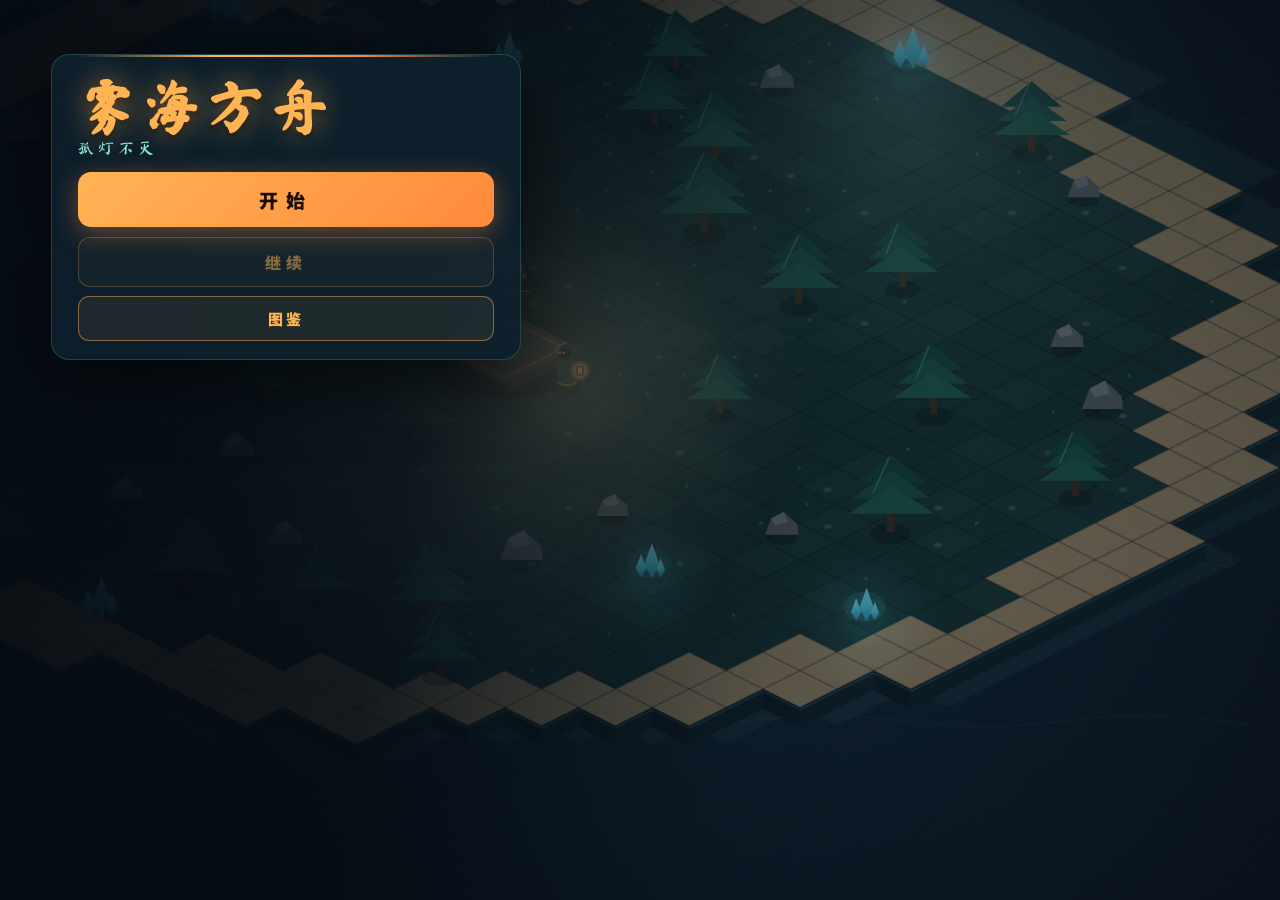
==== commit 263c9413: "refactor(codex): 标签改为条目详情展示，去掉标签筛选 - 移除图鉴标签筛选栏（#cxTagFilters / #cxTagClear）与 cxTagSel/cxBuildTags/cx" ====
--- a/index.html
+++ b/index.html
@@ -270,11 +270,6 @@
       </label>
       <div id="cxCats"></div>
     </div>
-    <div class="cxTagBar">
-      <span class="cxTagLab">标签</span>
-      <div id="cxTagFilters"></div>
-      <button id="cxTagClear" class="cxTagClear" disabled>清除</button>
-    </div>
     <div class="cxBody">
       <div id="cxList"></div>
       <div id="cxDetail">
@@ -285,6 +280,8 @@
         <div id="cxStats"></div>
         <div class="cxRelT">相关条目</div>
         <div id="cxRel"></div>
+        <div id="cxTagT" class="cxRelT">标签</div>
+        <div id="cxEntryTags"></div>
       </div>
     </div>
     <div class="cxFoot"><span id="cxFootL">雾海方舟 · 记录册</span><span class="kb-hint">↑ ↓ 切换 · Esc 关闭</span></div>
--- a/css/style.css
+++ b/css/style.css
@@ -552,24 +552,11 @@
 .cxRelBtn svg{width:14px;height:14px}
 .cxRelBtn:hover{border-color:var(--cyan);color:var(--cyan);transform:translateY(-2px)}
 .cxFoot{flex:none;padding:9px 20px;border-top:1px solid var(--line);display:flex;justify-content:space-between;gap:10px;font-size:11px;color:var(--dim2)}
-/* 标签筛选栏：独立一行，永不换行，窄屏横向滚动 */
-.cxTagBar{display:flex;align-items:center;gap:8px;padding:7px 20px;border-bottom:1px solid var(--line);flex:none}
-.cxTagLab{font-size:10px;font-weight:900;letter-spacing:2px;color:var(--dim2);flex:none}
-#cxTagFilters{display:flex;align-items:center;gap:6px;overflow-x:auto;flex:1;padding-bottom:2px;scrollbar-width:none}
-#cxTagFilters::-webkit-scrollbar{height:5px}
-.cxFTag{display:inline-flex;align-items:center;gap:5px;padding:4px 11px;border-radius:14px;flex:none;white-space:nowrap;
-  border:1px solid var(--line);font-size:11.5px;font-weight:700;color:var(--dim);transition:.15s}
-.cxFTag::before{content:'';width:5px;height:5px;border-radius:50%;background:var(--tc,var(--line2));flex:none}
-.cxFTag:hover{color:var(--text);border-color:var(--line2)}
-.cxFTag.on{color:var(--cyan);border-color:var(--cyan);background:rgba(87,230,255,.13)}
-.cxFTag.on::before{background:var(--cyan)}
-.cxFTag[disabled]{opacity:.3;cursor:not-allowed}
-.cxFTag i{font-style:normal;font-size:9.5px;color:var(--dim2)}
-.cxFTag.on i{color:var(--cyan)}
-.cxFTagDiv{width:1px;height:14px;background:var(--line);flex:none;margin:0 2px}
-.cxTagClear{flex:none;font-size:11px;font-weight:700;padding:4px 10px;border-radius:12px;border:1px solid var(--line);color:var(--dim)}
-.cxTagClear:not([disabled]):hover{color:var(--danger);border-color:var(--danger)}
-.cxEmptyClear{margin-top:8px;font-size:11.5px;font-weight:700;color:var(--cyan);border:1px solid var(--cyan);border-radius:12px;padding:3px 12px}
+/* 标签：详情页只读展示 */
+#cxEntryTags{display:flex;gap:6px;flex-wrap:wrap}
+.cxETag{display:inline-flex;align-items:center;gap:6px;padding:4px 11px;border-radius:12px;
+  background:rgba(7,15,22,.62);border:1px solid var(--line);font-size:11.5px;font-weight:700;color:var(--mist)}
+.cxETag::before{content:'';width:5px;height:5px;border-radius:50%;background:var(--tc,var(--line2));flex:none}
 
 #touchUI{position:fixed;inset:0;z-index:12;pointer-events:none;display:none}
 body.touch #touchUI{display:block}
@@ -697,7 +684,6 @@
   #codexPanel{height:92vh;width:96vw}
   .cxHead{padding:11px 14px}.cxHead h2{font-size:23px}.cxProg{width:88px}
   .cxTools{padding:8px 14px}.cxSearchWrap{width:100%}
-  .cxTagBar{padding:6px 14px;gap:6px}.cxTagLab{display:none}.cxFTag{padding:7px 12px}
   .cxBody{grid-template-columns:1fr;grid-template-rows:minmax(92px,30%) minmax(0,1fr)}
   #cxList{border-right:none;border-bottom:1px solid var(--line)}
   #cxDetail{padding:13px}.cxVis{width:112px;height:112px}
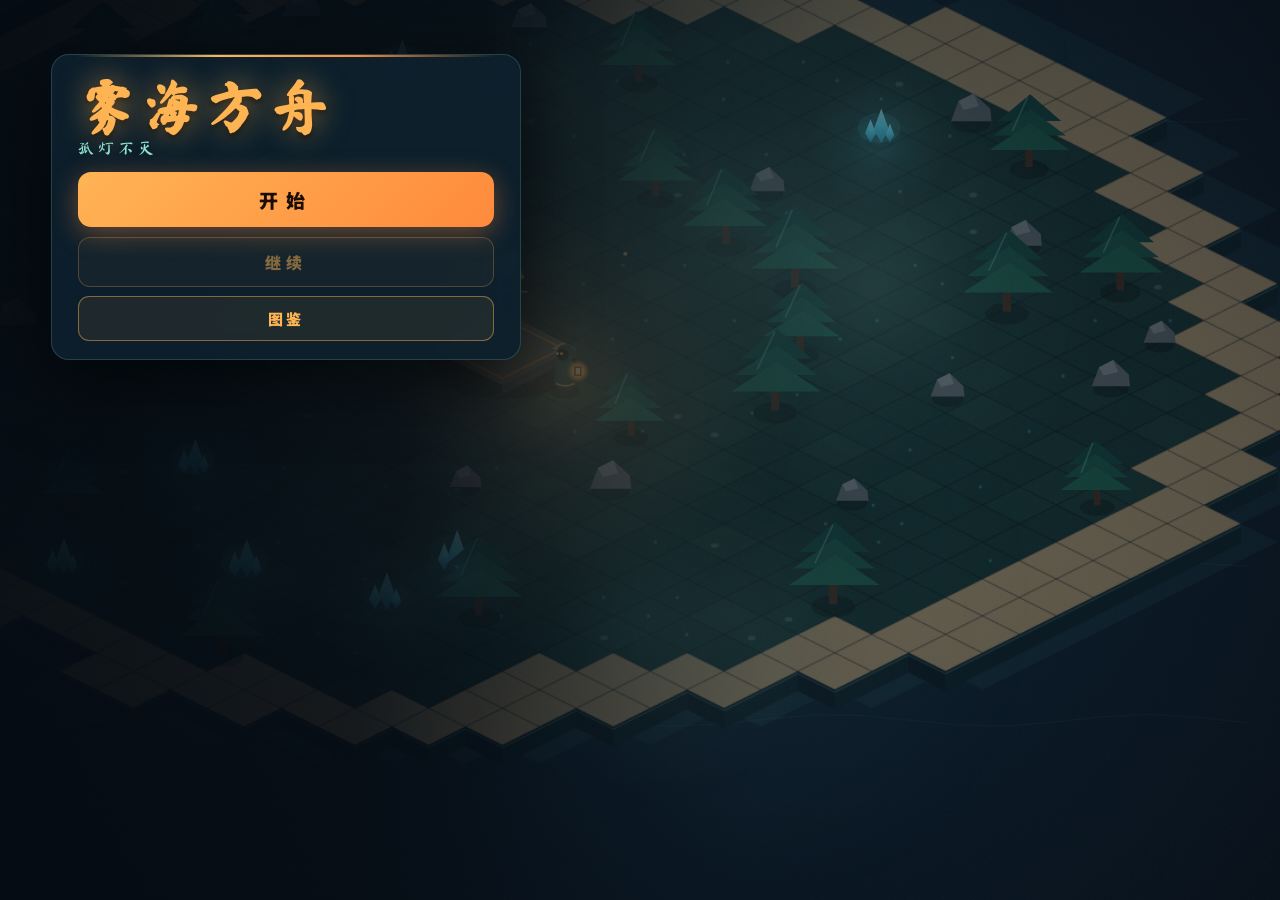
==== commit 382ba6c3: "feat: 卡牌熔铸（拖拽合成 + 品质三档）与 FX 重构收尾" ====
--- a/index.html
+++ b/index.html
@@ -136,10 +136,6 @@
       </div>
       <div class="weaponDrop" id="weaponDrop" role="dialog" aria-label="选择武器">
         <div class="weaponList" id="weaponGrid"></div>
-        <div class="weaponActions">
-          <button class="mBtn" id="weaponCancel">取消</button>
-          <button class="mBtn primary" id="weaponConfirm">确认选择</button>
-        </div>
       </div>
       <div class="prepFoot">
         <button id="launchBtn">启航</button>
--- a/css/style.css
+++ b/css/style.css
@@ -192,6 +192,11 @@
   z-index:var(--z,1);overflow:hidden;text-align:left;box-shadow:0 6px 18px rgba(0,0,0,.5)}
 .hcard::after{content:'';position:absolute;inset:0;pointer-events:none;
   background:linear-gradient(160deg,rgba(255,255,255,.07),transparent 42%)}
+/* 档位描边放在 :hover 之前，保证悬停时仍是抬起的阴影（同特异度，后到者胜） */
+.hcard[data-q="2"]{border-color:rgba(87,230,255,.66);
+  box-shadow:0 0 0 1px rgba(180,140,255,.30),0 6px 18px rgba(0,0,0,.5)}
+.hcard[data-q="3"]{border-color:rgba(255,180,84,.72);
+  box-shadow:0 0 0 1px rgba(255,77,109,.36),0 6px 18px rgba(0,0,0,.5)}
 .hcard:hover{transform:translateY(-26px) rotate(0deg) scale(1.09);z-index:60;box-shadow:0 16px 34px rgba(0,0,0,.6)}
 .hcard.sel{transform:translateY(-30px) rotate(0deg) scale(1.1);z-index:70;
   border-color:#fff;box-shadow:0 0 26px rgba(255,255,255,.45),0 16px 34px rgba(0,0,0,.6)}
@@ -214,6 +219,15 @@
   font-size:12px;color:var(--dim);line-height:1.4;margin-top:6px}
 .hcHot{position:absolute;top:3px;left:3px;min-width:14px;padding:1px 3px;border-radius:4px;text-align:center;
   font-size:10px;font-weight:900;line-height:1.2;color:var(--dim2);background:rgba(7,15,22,.82);border:1px solid var(--line)}
+/* ---- 卡牌品质：3 档双色（普通白绿 / 稀有蓝紫 / 史诗橙红），渐变底色由 cardInner 内联注入 ---- */
+.hcQ{font-style:normal;display:inline-flex;align-items:center;margin-right:auto;
+  font-size:10px;font-weight:900;line-height:1.3;letter-spacing:.6px;padding:1px 5px;border-radius:6px}
+/* ---- 拖拽中可与之熔铸的手牌 ---- */
+.hcard.fuseOK{border-color:rgba(255,209,102,.92);
+  box-shadow:0 0 22px rgba(255,209,102,.5),0 0 0 2px rgba(255,209,102,.45)}
+.hcard.fuseOK::before{content:'熔铸';position:absolute;top:3px;right:4px;z-index:2;
+  font-size:9px;font-weight:900;letter-spacing:.5px;padding:1px 4px;border-radius:5px;
+  color:#2a1a00;background:linear-gradient(135deg,#ffd166,#ff9d5c)}
 #dragCard{position:fixed;z-index:45;width:var(--cw);height:var(--ch);pointer-events:none;display:none;
   transform:translate(-50%,-50%) rotate(-5deg) scale(.92);opacity:.95;filter:drop-shadow(0 12px 24px rgba(0,0,0,.7))}
 #dragCard *{pointer-events:none}
@@ -381,8 +395,6 @@
 .weaponCardBody b{display:block;font-size:13px;letter-spacing:.5px}
 .weaponCardBody p{margin-top:2px;font-size:10.5px;line-height:1.45;color:var(--dim)}
 .weaponHotkey{position:absolute;left:-4px;top:-4px;z-index:2;min-width:14px;padding:0 3px;font-size:8px}
-.weaponActions{display:grid;grid-template-columns:1fr 1.4fr;gap:8px;padding-top:8px;margin-top:8px;flex:none;border-top:1px solid var(--line)}
-.weaponActions .mBtn{margin:0;min-height:34px;padding:7px;font-size:12px;letter-spacing:2px}
 #removeBox{width:min(720px,94vw);max-height:88vh;display:flex;flex-direction:column;
   background:var(--panel2);border:1px solid var(--line2);border-radius:18px;overflow:hidden;position:relative}
 .rmHead{padding:15px 20px;border-bottom:1px solid var(--line);text-align:center}
@@ -692,7 +704,6 @@
 }
 @media (max-width:640px){
   .weaponDrop{padding:8px}
-  .weaponActions{grid-template-columns:1fr 1.25fr}
   .prepWeaponBtn em{margin-left:auto}
 }
 @media (prefers-reduced-motion:reduce){*{animation-duration:.01s !important}}
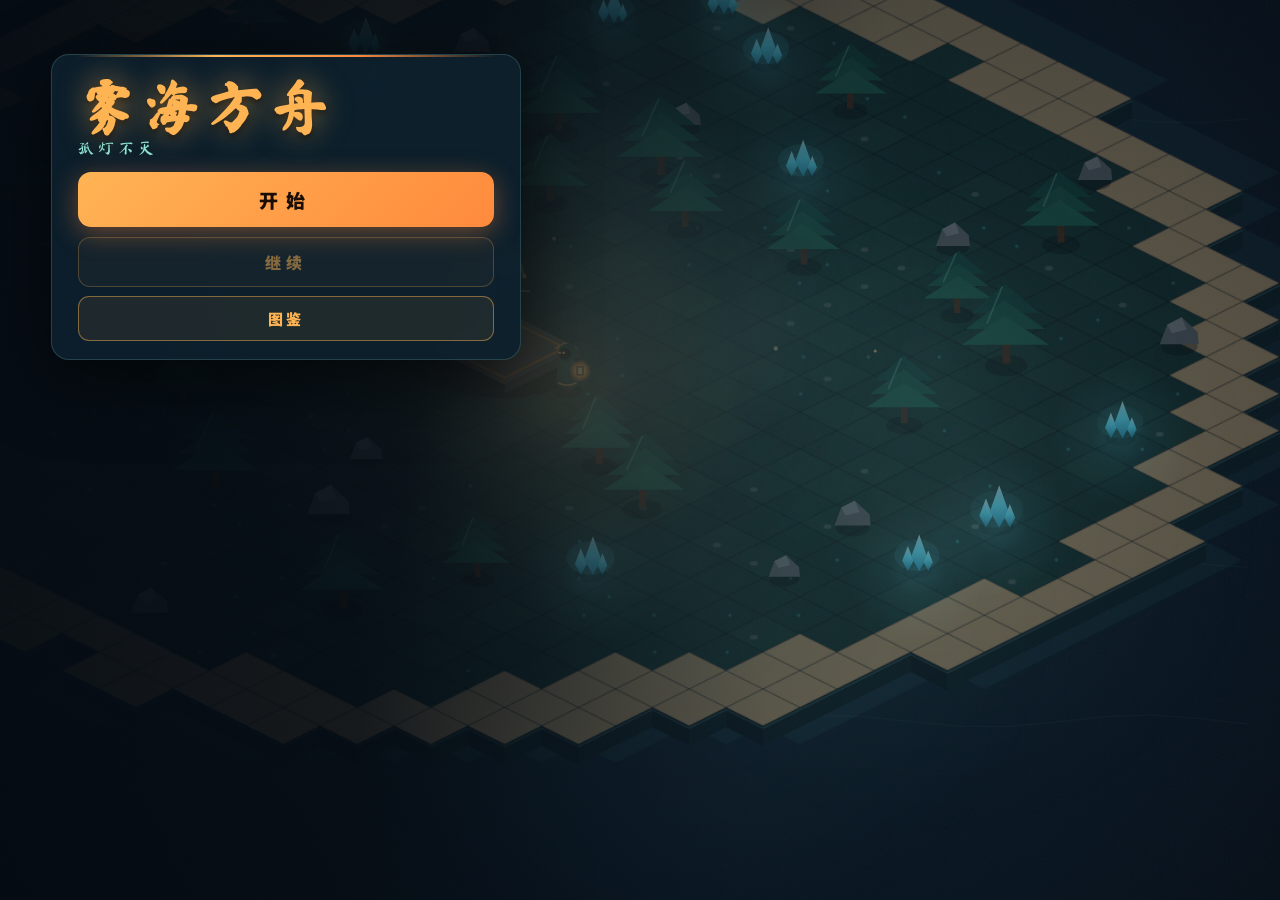
==== commit 46eebded: "feat(hand): 手牌超限改为软上限 + 右下角回收区 - 移除旧的换牌弹窗，DECK.max 变软上限，额外抽牌可临时超过，仍受 handCap() 硬上限约束 - 超限时手牌红边呼吸、HUD" ====
--- a/index.html
+++ b/index.html
@@ -64,7 +64,7 @@
       <div id="resRow"></div>
       <span class="pileChip draw"><svg viewBox="0 0 24 24" fill="none" stroke="currentColor" stroke-width="2"><rect x="4" y="3" width="12" height="16" rx="2"/><path d="M8 7h12v14H8"/></svg>牌库 <b id="drawN">0</b></span>
       <span class="pileChip disc"><svg viewBox="0 0 24 24" fill="none" stroke="currentColor" stroke-width="2"><path d="M4 7h16M9 7V4h6v3M6 7l1 13h10l1-13"/></svg>弃牌 <b id="discN">0</b></span>
-      <span class="pileChip limit">手牌 <b id="handN">0/5</b></span>
+      <span class="pileChip limit">手牌 <b id="handN">0/5</b><em id="handWarn"></em></span>
       <span class="pileChip rec">回收 <b id="recN">0%</b></span>
       <button id="repairBtn"><svg width="13" height="13" viewBox="0 0 24 24" fill="none" stroke="currentColor" stroke-width="2"><path d="M14.7 6.3a4 4 0 00-5.4 5.4L3 18l3 3 6.3-6.3a4 4 0 005.4-5.4l-2.7 2.7-3-3 2.7-2.7z"/></svg>修复 <span class="kb kb-hint">F</span></button>
     </div>
@@ -77,6 +77,11 @@
       <div class="bar" id="coreBar"><span></span></div>
     </div>
     <div id="mmWrap" class="panel"><canvas id="mm" width="132" height="132"></canvas></div>
+    <div id="recycleZone" class="recycleZone" role="button" tabindex="0" aria-label="回收超额手牌">
+      <div class="rzHead"><svg viewBox="0 0 24 24" fill="none" stroke="currentColor" stroke-width="2"><path d="M4 7h16M9 7V4h6v3M6 7l1 13h10l1-13M10 11v6M14 11v6"/></svg><b>回收卡牌</b></div>
+      <div class="rzBack">返还 <b id="recycleBack">0%</b></div>
+      <div class="rzHint">拖入 · 或选中后点击</div>
+    </div>
   </div>
 </div>
 
@@ -170,18 +175,6 @@
     </div>
     <div id="rmList"></div>
     <div class="rmFoot"><button class="skipBtn" id="rmCancel" style="margin:0">取消</button></div>
-  </div>
-</div>
-
-<div class="overlay" id="swapOv" role="dialog" aria-modal="true">
-  <div class="scrim"></div>
-  <div id="removeBox">
-    <div class="rmHead">
-      <h2 id="swapTitle">手牌已满</h2>
-      <p id="swapSub"></p>
-    </div>
-    <div id="swapList"></div>
-    <div class="rmFoot"><button class="skipBtn" id="swapSkip" style="margin:0">跳过</button></div>
   </div>
 </div>
 
--- a/css/style.css
+++ b/css/style.css
@@ -56,6 +56,8 @@
   pointer-events:auto;cursor:pointer;
   transition:width .3s cubic-bezier(.22,1,.36,1),padding .3s cubic-bezier(.22,1,.36,1),
     border-color .2s,box-shadow .3s}
+#weaponHud:hover{border-color:color-mix(in srgb, var(--wc, currentColor) 50%, var(--line));
+  box-shadow:0 4px 18px rgba(0,0,0,.34)}
 #weaponHud.slotsOpen{width:var(--slotW,386px);
   border-color:color-mix(in srgb, var(--wc, currentColor) 40%, var(--line));
   box-shadow:0 8px 30px rgba(0,0,0,.5)}
@@ -80,9 +82,9 @@
 #weaponSlots{flex:0 0 100%;display:grid;grid-template-rows:0fr;opacity:0;margin-top:0;overflow:hidden;
   transition:grid-template-rows .3s cubic-bezier(.22,1,.36,1),opacity .24s ease,margin-top .3s cubic-bezier(.22,1,.36,1)}
 #weaponSlots.open{grid-template-rows:1fr;opacity:1;margin-top:12px}
-#weaponSlotsRow{overflow:hidden;min-height:0;display:flex;gap:6px;flex-wrap:nowrap;align-items:flex-start;
+#weaponSlotsRow{overflow:hidden;min-height:0;display:flex;gap:8px;flex-wrap:nowrap;align-items:flex-start;
   max-width:calc(100vw - 44px)}
-.wslot{display:flex;flex-direction:column;align-items:center;gap:5px;width:52px;flex:none;
+.wslot{display:flex;flex-direction:column;align-items:center;gap:6px;width:68px;flex:none;
   animation:slotIn .28s cubic-bezier(.22,1,.36,1) backwards}
 #weaponSlotsRow .wslot:nth-child(1){animation-delay:.02s}
 #weaponSlotsRow .wslot:nth-child(2){animation-delay:.05s}
@@ -91,15 +93,19 @@
 #weaponSlotsRow .wslot:nth-child(5){animation-delay:.14s}
 #weaponSlotsRow .wslot:nth-child(6){animation-delay:.17s}
 @keyframes slotIn{from{opacity:0;transform:translateY(-6px) scale(.82)}to{opacity:1;transform:none}}
-.wslotBox{width:48px;height:48px;border-radius:12px;display:grid;place-items:center;transition:transform .16s ease}
+.wslotBox{width:62px;height:62px;border-radius:14px;display:grid;place-items:center;transition:transform .16s ease}
 .wslot.empty .wslotBox{border:1.5px dashed rgba(143,227,208,.3);background:rgba(143,227,208,.05)}
 .wslot.filled .wslotBox{border:1.5px solid currentColor;background:color-mix(in srgb, currentColor 18%, transparent);
   box-shadow:0 0 14px color-mix(in srgb, currentColor 28%, transparent)}
-.wslotBox svg{width:28px;height:28px}
-.wslotName{font-size:11px;line-height:1.2;color:var(--dim);letter-spacing:.2px;text-align:center;max-width:52px;
+.wslotBox svg{width:36px;height:36px}
+.wslotName{font-size:12px;line-height:1.2;color:var(--dim);letter-spacing:.2px;text-align:center;max-width:68px;
   overflow:hidden;text-overflow:ellipsis;white-space:nowrap}
 .wslot.filled .wslotName{color:currentColor;opacity:.9}
 .wslot:hover .wslotBox{transform:translateY(-2px) scale(1.05)}
+.wslot.filled .wslotBox{cursor:grab}
+.wslot.filled.dragging .wslotBox{cursor:grabbing;opacity:.45}
+#weaponSlotsRow.noSpell .wslot.empty .wslotBox{border-color:rgba(255,77,109,.5);background:rgba(255,77,109,.07)}
+.wslot.filled{cursor:pointer}
 
 #topRight{position:absolute;top:14px;right:14px;display:flex;gap:8px;pointer-events:auto}
 .iconBtn{width:42px;height:42px;border-radius:11px;display:flex;align-items:center;justify-content:center;
@@ -175,8 +181,12 @@
 .pileChip svg{width:12px;height:12px}
 .pileChip.draw{color:var(--mist)} .pileChip.disc{color:var(--dim2)}
 .pileChip.limit{color:var(--amber);border-color:rgba(255,180,84,.4)}
-.pileChip.limit.over{color:#fff;border-color:var(--cyan);background:rgba(87,230,255,.16);box-shadow:0 0 12px rgba(87,230,255,.3)}
-.pileChip.limit.over b{color:var(--cyan)}
+.pileChip.limit b{display:inline-block}
+.pileChip.limit em{font-style:normal;font-size:10px;font-weight:900;color:var(--danger);letter-spacing:.4px}
+.pileChip.limit.over{color:#fff;border-color:rgba(255,77,109,.75);background:rgba(255,77,109,.16);box-shadow:0 0 14px rgba(255,77,109,.32)}
+.pileChip.limit.over b{color:var(--danger)}
+.pileChip.limit.pop b{animation:numPop .36s cubic-bezier(.2,.8,.2,1)}
+@keyframes numPop{0%{transform:scale(.6)}60%{transform:scale(1.25)}100%{transform:scale(1)}}
 .pileChip.rec{color:var(--leaf);border-color:rgba(111,224,138,.35)}
 #repairBtn{display:none;align-items:center;gap:6px;padding:4px 13px;border-radius:14px;font-weight:900;font-size:11.5px;
   background:linear-gradient(135deg,rgba(255,180,84,.2),rgba(255,138,61,.2));border:1px solid var(--amber);color:var(--amber);
@@ -184,14 +194,12 @@
 #repairBtn.show{display:flex}
 @keyframes repairGlow{to{box-shadow:0 0 16px rgba(255,180,84,.5)}}
 #handRow{position:relative;width:100%;height:calc(var(--ch) + 12px);margin-top:22px;pointer-events:none}
-.hcard{position:absolute;bottom:0;width:var(--cw);height:var(--ch);border-radius:10px;pointer-events:auto;
-  background:linear-gradient(168deg,rgba(17,40,55,.97),rgba(8,20,29,.97));
-  border:1.5px solid var(--line2);padding:7px 8px 6px;display:flex;flex-direction:column;align-items:stretch;
+.hcard{position:absolute;bottom:0;width:var(--cw);height:var(--ch);border-radius:12px;pointer-events:auto;
+  background:linear-gradient(160deg,color-mix(in srgb,var(--el,#8fa9b8) 20%,#0b1a28),#07141f 66%);
+  border:1.5px solid color-mix(in srgb,var(--el,#8fa9b8) 34%,var(--line2));
   transform:translateY(var(--ty,0px)) rotate(var(--rot,0deg));transform-origin:bottom center;
   transition:transform .16s cubic-bezier(.2,.8,.2,1),box-shadow .16s,border-color .16s,opacity .16s;
   z-index:var(--z,1);overflow:hidden;text-align:left;box-shadow:0 6px 18px rgba(0,0,0,.5)}
-.hcard::after{content:'';position:absolute;inset:0;pointer-events:none;
-  background:linear-gradient(160deg,rgba(255,255,255,.07),transparent 42%)}
 /* 档位描边放在 :hover 之前，保证悬停时仍是抬起的阴影（同特异度，后到者胜） */
 .hcard[data-q="2"]{border-color:rgba(87,230,255,.66);
   box-shadow:0 0 0 1px rgba(180,140,255,.30),0 6px 18px rgba(0,0,0,.5)}
@@ -203,22 +211,35 @@
 .hcard.drag{opacity:.28}
 .hcard.off{filter:grayscale(.65) brightness(.62)}
 .hcard.noNight{filter:grayscale(.8) brightness(.5)}
-.hcMain{display:flex;flex:1;align-items:center;gap:5px;min-width:0}
-.hcCost{display:flex;gap:2px;align-items:center;justify-content:flex-end;min-height:18px;white-space:nowrap}
+.hcard.overCap::after{content:'';position:absolute;inset:-2px;border-radius:13px;pointer-events:none;z-index:8;
+  border:2px solid rgba(255,77,109,.95);box-shadow:0 0 16px rgba(255,77,109,.55),inset 0 0 12px rgba(255,77,109,.3);
+  animation:capBreath 1.25s ease-in-out infinite alternate}
+@keyframes capBreath{from{opacity:.45;transform:scale(.995)}to{opacity:1;transform:scale(1.012)}}
+.hcard:not(.drag){animation:handIn .22s cubic-bezier(.2,.8,.2,1) backwards;animation-delay:calc(var(--i,0)*24ms)}
+@keyframes handIn{from{opacity:0;transform:translateY(22px) rotate(var(--rot,0deg)) scale(.9)}to{opacity:1}}
+.recycleFly{position:fixed!important;z-index:120;pointer-events:none;margin:0!important;animation:none!important;
+  transform-origin:center center;transition:transform .42s cubic-bezier(.2,.8,.2,1),opacity .42s ease,filter .42s ease;
+  filter:drop-shadow(0 12px 26px rgba(0,0,0,.75))}
+.recycleFly.go{transform:translate(var(--dx),var(--dy)) scale(.06) rotate(28deg);opacity:0;filter:brightness(2.4) blur(5px)}
+.hcCost{position:absolute;top:9px;right:8px;display:flex;gap:2px;align-items:center;justify-content:flex-end;
+  min-height:18px;white-space:nowrap;z-index:2}
 .hcCost b{display:flex;align-items:center;gap:2px;font-size:12px;font-weight:900;padding:1px 3px;border-radius:7px;
   background:rgba(7,15,22,.8);border:1px solid var(--line)}
 .hcCost b svg{width:12px;height:12px;flex:none}
 .hcCost b.no{color:var(--danger);border-color:rgba(255,77,109,.55)}
 .hcCost b.mana{background:rgba(95,107,255,.16);border-color:rgba(120,150,255,.5)}
 .hcCost b.free{color:var(--leaf);border-color:rgba(111,224,138,.4)}
-.hcArt{width:34px;height:34px;border-radius:8px;display:grid;place-items:center;flex:none;
-  border:1px solid currentColor;background:rgba(255,255,255,.05)}
-.hcArt svg{width:22px;height:22px}
-.hcName{flex:1;min-width:0;font-size:14px;font-weight:900;color:var(--text);line-height:1.2;white-space:nowrap}
-.hcDesc{display:-webkit-box;-webkit-line-clamp:2;-webkit-box-orient:vertical;flex:none;overflow:hidden;
-  font-size:12px;color:var(--dim);line-height:1.4;margin-top:6px}
-.hcHot{position:absolute;top:3px;left:3px;min-width:14px;padding:1px 3px;border-radius:4px;text-align:center;
-  font-size:10px;font-weight:900;line-height:1.2;color:var(--dim2);background:rgba(7,15,22,.82);border:1px solid var(--line)}
+.hcMark{position:absolute;top:38px;left:50%;transform:translateX(-50%);
+  width:104px;height:104px;display:grid;place-items:center;opacity:.24;pointer-events:none;z-index:1}
+.hcMark svg{width:96px;height:96px}
+.hcName{position:absolute;top:94px;left:11px;right:9px;font-size:13px;font-weight:900;color:var(--text);
+  line-height:1.2;white-space:nowrap;overflow:hidden;text-overflow:ellipsis;z-index:3;
+  text-shadow:0 2px 8px rgba(4,10,16,.95),0 0 3px rgba(4,10,16,.9)}
+.hcDesc{position:absolute;left:11px;right:10px;bottom:11px;display:-webkit-box;-webkit-line-clamp:2;
+  -webkit-box-orient:vertical;overflow:hidden;font-size:11px;color:var(--dim);line-height:1.4;
+  border-left:2px solid var(--el,#8fa9b8);padding-left:7px;z-index:2}
+.hcHot{position:absolute;top:4px;left:5px;min-width:14px;padding:1px 3px;border-radius:4px;text-align:center;
+  font-size:10px;font-weight:900;line-height:1.2;color:var(--dim2);background:rgba(7,15,22,.82);border:1px solid var(--line);z-index:3}
 /* ---- 卡牌品质：3 档双色（普通白绿 / 稀有蓝紫 / 史诗橙红），渐变底色由 cardInner 内联注入 ---- */
 .hcQ{font-style:normal;display:inline-flex;align-items:center;margin-right:auto;
   font-size:10px;font-weight:900;line-height:1.3;letter-spacing:.6px;padding:1px 5px;border-radius:6px}
@@ -233,6 +254,11 @@
 #dragCard *{pointer-events:none}
 #dragCard.build{width:122px;height:122px;transform:translate(-50%,-62%);opacity:1;filter:drop-shadow(0 10px 22px rgba(0,0,0,.85))}
 #dragBuildCv{display:block;width:122px;height:122px}
+#dragCard.sigil{width:62px;height:62px;transform:translate(-50%,-62%);opacity:1;filter:drop-shadow(0 10px 22px rgba(0,0,0,.85))}
+.dragSigil{width:100%;height:100%;display:grid;place-items:center;
+  border-radius:14px;background:color-mix(in srgb,currentColor 18%,rgba(7,19,28,.94));
+  border:1.5px solid currentColor;box-shadow:0 0 24px color-mix(in srgb,currentColor 32%,transparent)}
+.dragSigil svg{width:36px;height:36px}
 
 #rightBottom{position:absolute;right:14px;bottom:14px;display:flex;flex-direction:column;gap:8px;align-items:flex-end;pointer-events:auto}
 #coreWrap{padding:9px 12px;width:168px}
@@ -243,6 +269,27 @@
 @keyframes coreCrit{to{border-color:var(--danger);box-shadow:0 0 18px rgba(255,77,109,.5)}}
 #mmWrap{padding:6px;border-radius:12px}
 #mm{display:block;width:124px;height:124px;border-radius:8px}
+#recycleZone{position:absolute;inset:-8px;z-index:12;display:flex;flex-direction:column;align-items:center;justify-content:center;gap:5px;
+  border:2px dashed rgba(255,77,109,.85);border-radius:18px;text-align:center;
+  background:radial-gradient(circle at 50% 48%,rgba(255,77,109,.16),rgba(7,15,22,.94) 72%);
+  box-shadow:0 0 22px rgba(255,77,109,.22),inset 0 0 26px rgba(255,77,109,.12);
+  opacity:0;visibility:hidden;pointer-events:none;transform:translateY(12px) scale(.96);
+  transition:opacity .22s,transform .32s cubic-bezier(.2,.8,.2,1);overflow:hidden}
+#recycleZone.show{opacity:1;visibility:visible;pointer-events:auto;transform:none;animation:zoneIn .34s cubic-bezier(.2,.8,.2,1)}
+#recycleZone:not(.show){visibility:hidden;pointer-events:none}
+#recycleZone.dragOver,#recycleZone.armed{border-color:var(--amber);box-shadow:0 0 28px rgba(255,180,84,.45),inset 0 0 24px rgba(255,180,84,.18)}
+#recycleZone.dragOver{transform:scale(1.04)}
+@keyframes zoneIn{from{opacity:0;transform:translateY(18px) scale(.92)}65%{opacity:1;transform:translateY(-2px) scale(1.02)}to{opacity:1;transform:none}}
+.recycleZone .rzHead{display:flex;align-items:center;gap:8px;font-family:var(--disp);letter-spacing:3px;color:#fff}
+.recycleZone .rzHead svg{width:18px;height:18px;color:var(--danger);animation:rzIcon 1.4s ease-in-out infinite alternate}
+.recycleZone .rzBack{font-size:11px;font-weight:900;color:var(--amber);letter-spacing:1px}
+.recycleZone .rzHint{font-size:9.5px;font-weight:700;color:var(--dim2);letter-spacing:.5px}
+#recycleZone.armed .rzHint{color:var(--amber)}
+@keyframes rzIcon{to{transform:rotate(-12deg) scale(1.12);filter:drop-shadow(0 0 8px rgba(255,77,109,.8))}}
+.rzSpark{position:absolute;left:50%;top:50%;width:4px;height:4px;border-radius:50%;background:var(--danger);
+  box-shadow:0 0 8px var(--danger);pointer-events:none;animation:rzSpark .5s ease-out forwards}
+@keyframes rzSpark{from{transform:rotate(var(--a)) translateX(6px) scale(1);opacity:1}
+  to{transform:rotate(var(--a)) translateX(var(--d)) scale(.2);opacity:0}}
 
 .overlay{position:fixed;inset:0;z-index:20;display:flex;align-items:center;justify-content:center;opacity:0;pointer-events:none;visibility:hidden;transition:opacity .3s,visibility 0s .3s}
 .overlay.show{opacity:1;pointer-events:auto;visibility:visible;transition:opacity .3s}
@@ -260,6 +307,8 @@
 #menuPanel[data-view="title"] .menuView[data-view="title"],
 #menuPanel[data-view="prep"] .menuView[data-view="prep"],
 #menuPanel[data-view="load"] .menuView[data-view="load"]{opacity:1;transform:translateX(0);pointer-events:auto;visibility:visible;transition:opacity .3s ease,transform .3s cubic-bezier(.2,.8,.2,1)}
+/* 遮罩关闭后所有子页必须退出命中测试；否则隐藏的「继续」页仍会在左上角截获点击 */
+#menu:not(.show) #menuPanel .menuView{visibility:hidden;pointer-events:none}
 #menuPanel[data-view="prep"] .menuView[data-view="title"],
 #menuPanel[data-view="load"] .menuView[data-view="title"]{transform:translateX(-100%)}
 #menuPanel[data-view="title"] .menuView[data-view="prep"],
@@ -400,9 +449,7 @@
 .rmHead{padding:15px 20px;border-bottom:1px solid var(--line);text-align:center}
 .rmHead h2{font-family:var(--disp);font-size:28px;letter-spacing:4px;color:var(--leaf)}
 .rmHead p{font-size:12px;color:var(--dim);margin-top:3px}
-#rmList,#swapList{flex:1;overflow-y:auto;padding:14px;display:grid;grid-template-columns:repeat(auto-fill,minmax(158px,1fr));gap:9px}
-#swapList .rmItem:hover{border-color:var(--cyan);box-shadow:0 8px 20px rgba(87,230,255,.2)}
-#swapList .rmItem .rf{color:var(--cyan)}
+#rmList{flex:1;overflow-y:auto;padding:14px;display:grid;grid-template-columns:repeat(auto-fill,minmax(158px,1fr));gap:9px}
 .rmItem{display:flex;gap:9px;align-items:center;padding:9px 10px;border-radius:11px;text-align:left;
   background:rgba(7,15,22,.62);border:1px solid var(--line);transition:.15s}
 .rmItem:hover{border-color:var(--danger);transform:translateY(-2px);box-shadow:0 8px 20px rgba(255,77,109,.2)}
@@ -700,7 +747,8 @@
   #cxList{border-right:none;border-bottom:1px solid var(--line)}
   #cxDetail{padding:13px}.cxVis{width:112px;height:112px}
   #cxName{font-size:24px}#cxStats{grid-template-columns:1fr 1fr}
-  #rmList,#swapList{grid-template-columns:1fr 1fr;padding:10px}
+  #rmList{grid-template-columns:1fr 1fr;padding:10px}
+  #recycleZone .rzHead svg{width:14px;height:14px}
 }
 @media (max-width:640px){
   .weaponDrop{padding:8px}
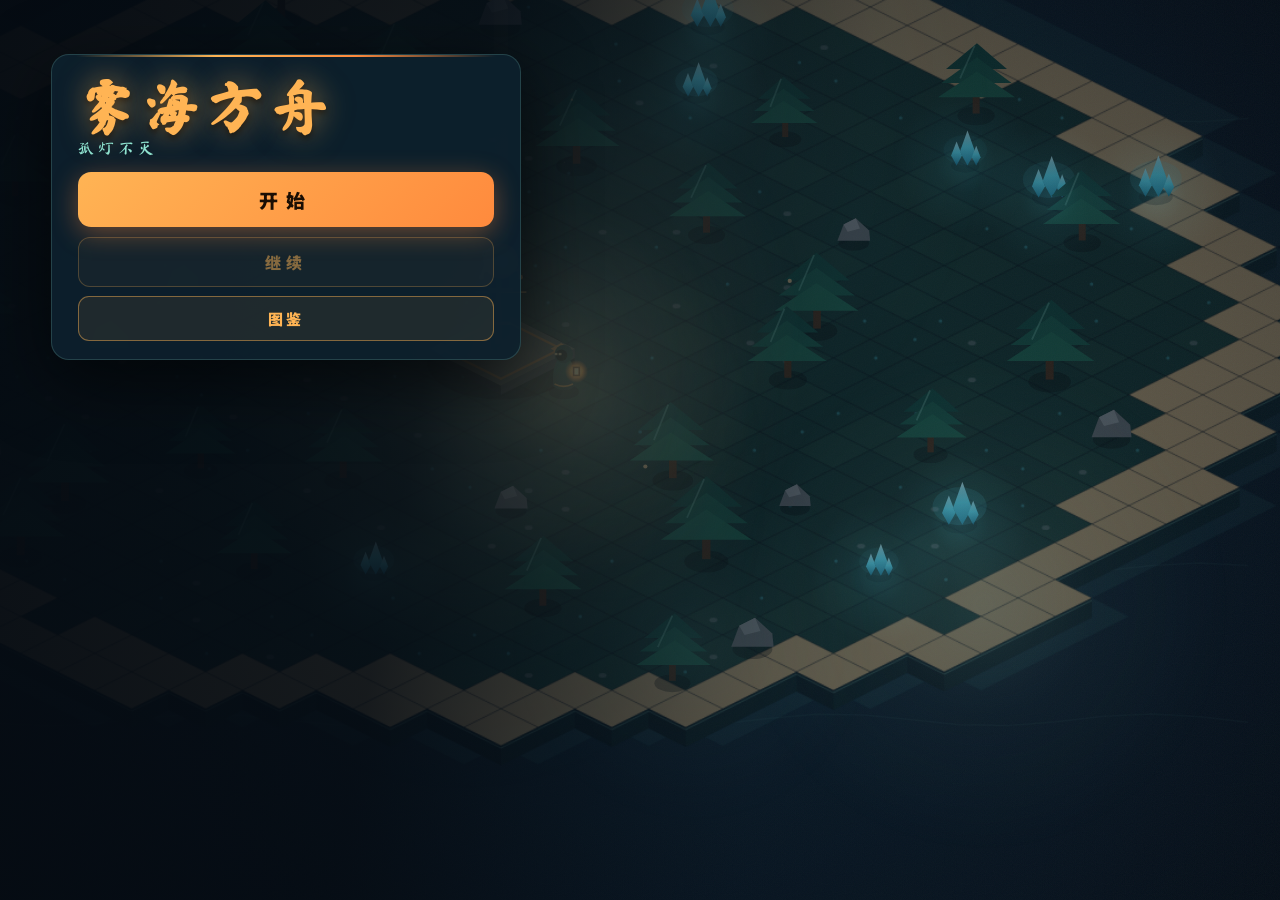
==== commit 6654c4cf: "fix(hand): 回收区移到小地图左侧，避免遮挡小地图与核心血条" ====
--- a/index.html
+++ b/index.html
@@ -77,11 +77,11 @@
       <div class="bar" id="coreBar"><span></span></div>
     </div>
     <div id="mmWrap" class="panel"><canvas id="mm" width="132" height="132"></canvas></div>
-    <div id="recycleZone" class="recycleZone" role="button" tabindex="0" aria-label="回收超额手牌">
-      <div class="rzHead"><svg viewBox="0 0 24 24" fill="none" stroke="currentColor" stroke-width="2"><path d="M4 7h16M9 7V4h6v3M6 7l1 13h10l1-13M10 11v6M14 11v6"/></svg><b>回收卡牌</b></div>
-      <div class="rzBack">返还 <b id="recycleBack">0%</b></div>
-      <div class="rzHint">拖入 · 或选中后点击</div>
-    </div>
+  </div>
+  <div id="recycleZone" class="recycleZone" role="button" tabindex="0" aria-label="回收超额手牌">
+    <div class="rzHead"><svg viewBox="0 0 24 24" fill="none" stroke="currentColor" stroke-width="2"><path d="M4 7h16M9 7V4h6v3M6 7l1 13h10l1-13M10 11v6M14 11v6"/></svg><b>回收卡牌</b></div>
+    <div class="rzBack">返还 <b id="recycleBack">0%</b></div>
+    <div class="rzHint">拖入 · 或选中后点击</div>
   </div>
 </div>
 
--- a/css/style.css
+++ b/css/style.css
@@ -240,6 +240,11 @@
   border-left:2px solid var(--el,#8fa9b8);padding-left:7px;z-index:2}
 .hcHot{position:absolute;top:4px;left:5px;min-width:14px;padding:1px 3px;border-radius:4px;text-align:center;
   font-size:10px;font-weight:900;line-height:1.2;color:var(--dim2);background:rgba(7,15,22,.82);border:1px solid var(--line);z-index:3}
+/* 刻印卡标识：右下角胶囊凹槽，颜色跟随元素色；不用图标与说明文字 */
+.hcSlot{position:absolute;right:11px;bottom:40px;width:8px;height:32px;
+  border-radius:4px;background:rgba(4,12,19,.9);
+  border:1px solid color-mix(in srgb,var(--el,#8fa9b8) 60%,transparent);
+  pointer-events:none;z-index:4}
 /* ---- 卡牌品质：3 档双色（普通白绿 / 稀有蓝紫 / 史诗橙红），渐变底色由 cardInner 内联注入 ---- */
 .hcQ{font-style:normal;display:inline-flex;align-items:center;margin-right:auto;
   font-size:10px;font-weight:900;line-height:1.3;letter-spacing:.6px;padding:1px 5px;border-radius:6px}
@@ -269,9 +274,10 @@
 @keyframes coreCrit{to{border-color:var(--danger);box-shadow:0 0 18px rgba(255,77,109,.5)}}
 #mmWrap{padding:6px;border-radius:12px}
 #mm{display:block;width:124px;height:124px;border-radius:8px}
-#recycleZone{position:absolute;inset:-8px;z-index:12;display:flex;flex-direction:column;align-items:center;justify-content:center;gap:5px;
+#recycleZone{position:absolute;right:196px;bottom:14px;z-index:12;width:230px;height:172px;
+  display:flex;flex-direction:column;align-items:center;justify-content:center;gap:6px;
   border:2px dashed rgba(255,77,109,.85);border-radius:18px;text-align:center;
-  background:radial-gradient(circle at 50% 48%,rgba(255,77,109,.16),rgba(7,15,22,.94) 72%);
+  background:radial-gradient(circle at 50% 48%,rgba(38,14,22,.96),rgba(7,15,22,.99) 72%);
   box-shadow:0 0 22px rgba(255,77,109,.22),inset 0 0 26px rgba(255,77,109,.12);
   opacity:0;visibility:hidden;pointer-events:none;transform:translateY(12px) scale(.96);
   transition:opacity .22s,transform .32s cubic-bezier(.2,.8,.2,1);overflow:hidden}
@@ -728,6 +734,7 @@
   #weaponHudChev{width:15px;height:15px}
   #ppStacks{max-width:110px}
   #rightBottom{top:64px;right:10px;bottom:auto}
+  #recycleZone{top:244px;right:10px;bottom:auto;width:150px;height:120px}
   #coreWrap{width:142px}
   #mm{width:92px;height:92px}
   #topLeft{padding:7px 10px;gap:7px}
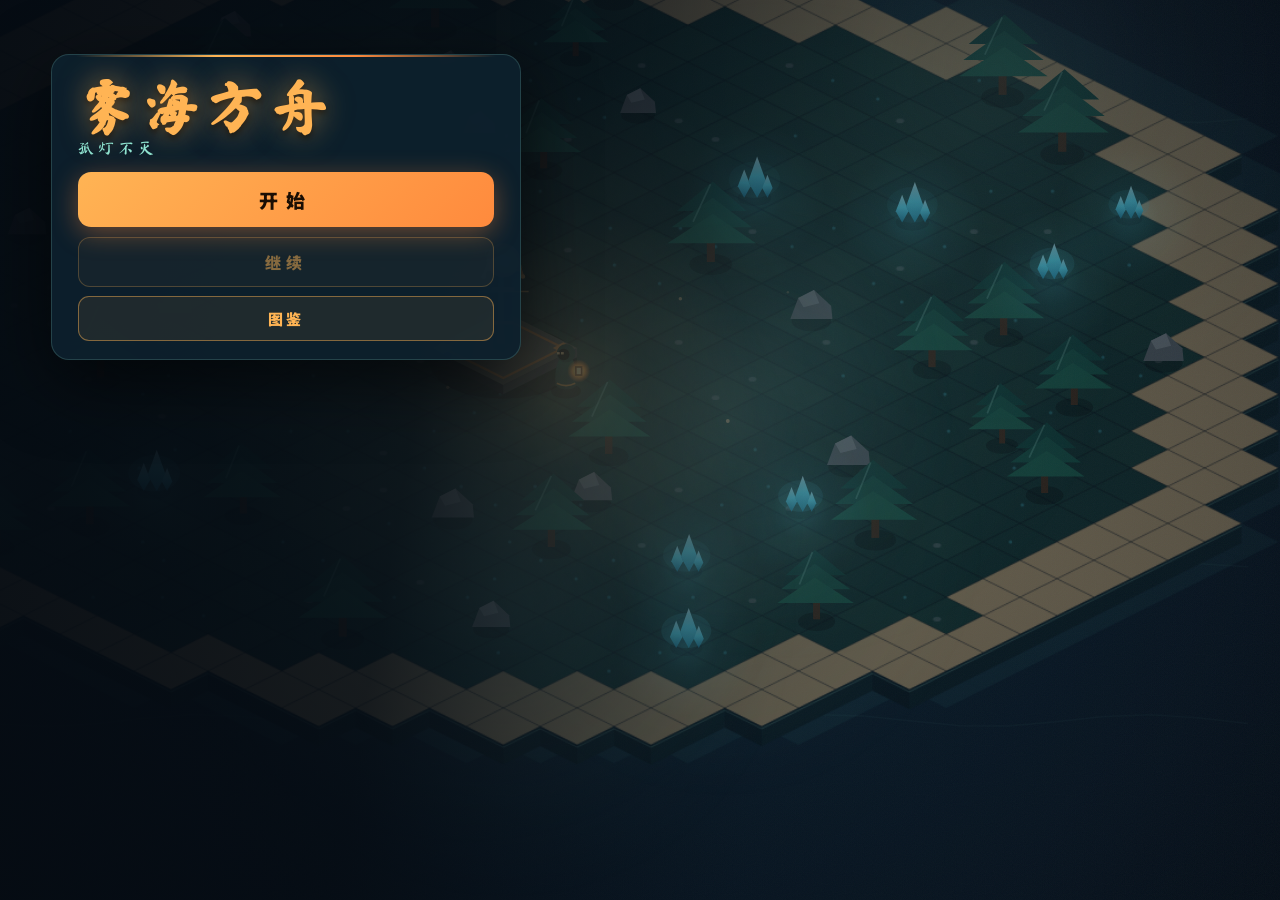
==== commit 7d85165d: "feat: 法杖节奏、真实弹道与阵型刻印重做 - 法杖拆 castDelay/recharge：火焰 .95/1.05、冰霜 .80/.88、奥术 .42/.46，迅捷只压整轮充能 - 火球/冰锥/飞" ====
--- a/index.html
+++ b/index.html
@@ -31,6 +31,7 @@
     </div>
     <span id="weaponHudChev"><svg viewBox="0 0 24 24" fill="none" stroke="currentColor" stroke-width="2.2" stroke-linecap="round" stroke-linejoin="round"><path d="M6 9l6 6 6-6"/></svg></span>
     <div id="weaponSlots"><div id="weaponSlotsRow"></div></div>
+    <div id="castBar" aria-hidden="true"><i id="castFill"></i></div>
   </div>
   <div id="topRight">
     <button class="iconBtn" id="btnNight" aria-label="提前入夜" title="提前入夜 (N)"><svg viewBox="0 0 24 24" fill="none" stroke="currentColor" stroke-width="2"><path d="M20 14A8.5 8.5 0 019.5 3.5 8.5 8.5 0 1020 14z"/></svg></button>
@@ -62,10 +63,10 @@
   <div id="handArea">
     <div id="handMeta">
       <div id="resRow"></div>
-      <span class="pileChip draw"><svg viewBox="0 0 24 24" fill="none" stroke="currentColor" stroke-width="2"><rect x="4" y="3" width="12" height="16" rx="2"/><path d="M8 7h12v14H8"/></svg>牌库 <b id="drawN">0</b></span>
+      <span class="pileChip draw"><svg viewBox="0 0 24 24" fill="none" stroke="currentColor" stroke-width="2"><rect x="4" y="3" width="12" height="16" rx="2"/><path d="M8 7h12v14H8"/></svg>抽牌堆 <b id="drawN">0</b></span>
       <span class="pileChip disc"><svg viewBox="0 0 24 24" fill="none" stroke="currentColor" stroke-width="2"><path d="M4 7h16M9 7V4h6v3M6 7l1 13h10l1-13"/></svg>弃牌 <b id="discN">0</b></span>
       <span class="pileChip limit">手牌 <b id="handN">0/5</b><em id="handWarn"></em></span>
-      <span class="pileChip rec">回收 <b id="recN">0%</b></span>
+      <span class="pileChip rec">回收率 <b id="recN">0%</b></span>
       <button id="repairBtn"><svg width="13" height="13" viewBox="0 0 24 24" fill="none" stroke="currentColor" stroke-width="2"><path d="M14.7 6.3a4 4 0 00-5.4 5.4L3 18l3 3 6.3-6.3a4 4 0 005.4-5.4l-2.7 2.7-3-3 2.7-2.7z"/></svg>修复 <span class="kb kb-hint">F</span></button>
     </div>
     <div id="handRow"></div>
@@ -79,7 +80,7 @@
     <div id="mmWrap" class="panel"><canvas id="mm" width="132" height="132"></canvas></div>
   </div>
   <div id="recycleZone" class="recycleZone" role="button" tabindex="0" aria-label="回收超额手牌">
-    <div class="rzHead"><svg viewBox="0 0 24 24" fill="none" stroke="currentColor" stroke-width="2"><path d="M4 7h16M9 7V4h6v3M6 7l1 13h10l1-13M10 11v6M14 11v6"/></svg><b>回收卡牌</b></div>
+    <div class="rzHead"><svg viewBox="0 0 24 24" fill="none" stroke="currentColor" stroke-width="2"><path d="M8 5 3 10l5 5"/><path d="M3 10h11a6 6 0 0 1 0 12h-3"/></svg><b>回收卡牌</b></div>
     <div class="rzBack">返还 <b id="recycleBack">0%</b></div>
     <div class="rzHint">拖入 · 或选中后点击</div>
   </div>
@@ -163,18 +164,6 @@
     <div class="dawnSub" id="dawnSub"></div>
     <div class="pickRow" id="dawnRow"></div>
     <button class="skipBtn" id="dawnSkip">跳过</button>
-  </div>
-</div>
-
-<div class="overlay" id="removeOv" role="dialog" aria-modal="true">
-  <div class="scrim"></div>
-  <div id="removeBox">
-    <div class="rmHead">
-      <h2 id="rmTitle">拆解</h2>
-      <p id="rmSub"></p>
-    </div>
-    <div id="rmList"></div>
-    <div class="rmFoot"><button class="skipBtn" id="rmCancel" style="margin:0">取消</button></div>
   </div>
 </div>
 
--- a/css/style.css
+++ b/css/style.css
@@ -84,7 +84,7 @@
 #weaponSlots.open{grid-template-rows:1fr;opacity:1;margin-top:12px}
 #weaponSlotsRow{overflow:hidden;min-height:0;display:flex;gap:8px;flex-wrap:nowrap;align-items:flex-start;
   max-width:calc(100vw - 44px)}
-.wslot{display:flex;flex-direction:column;align-items:center;gap:6px;width:68px;flex:none;
+.wslot{display:flex;flex-direction:column;align-items:center;gap:6px;width:68px;flex:none;padding-top:8px;
   animation:slotIn .28s cubic-bezier(.22,1,.36,1) backwards}
 #weaponSlotsRow .wslot:nth-child(1){animation-delay:.02s}
 #weaponSlotsRow .wslot:nth-child(2){animation-delay:.05s}
@@ -92,6 +92,13 @@
 #weaponSlotsRow .wslot:nth-child(4){animation-delay:.11s}
 #weaponSlotsRow .wslot:nth-child(5){animation-delay:.14s}
 #weaponSlotsRow .wslot:nth-child(6){animation-delay:.17s}
+/* 节奏条：施放延迟段用武器色，整轮充能段转暖色；空手法杖不涨条 */
+#castBar{flex:0 0 100%;height:3px;border-radius:2px;margin-top:9px;overflow:hidden;
+  background:color-mix(in srgb,var(--wc,var(--mist)) 16%,transparent)}
+#castFill{display:block;height:100%;width:100%;border-radius:2px;transform-origin:left;transform:scaleX(1);
+  background:var(--wc,var(--mist));transition:transform .06s linear,background .18s}
+#castBar.reload #castFill{background:linear-gradient(90deg,var(--ember),var(--amber))}
+#castBar.idle{background:rgba(255,77,109,.18)}
 @keyframes slotIn{from{opacity:0;transform:translateY(-6px) scale(.82)}to{opacity:1;transform:none}}
 .wslotBox{width:62px;height:62px;border-radius:14px;display:grid;place-items:center;transition:transform .16s ease}
 .wslot.empty .wslotBox{border:1.5px dashed rgba(143,227,208,.3);background:rgba(143,227,208,.05)}
@@ -198,7 +205,7 @@
   background:linear-gradient(160deg,color-mix(in srgb,var(--el,#8fa9b8) 20%,#0b1a28),#07141f 66%);
   border:1.5px solid color-mix(in srgb,var(--el,#8fa9b8) 34%,var(--line2));
   transform:translateY(var(--ty,0px)) rotate(var(--rot,0deg));transform-origin:bottom center;
-  transition:transform .16s cubic-bezier(.2,.8,.2,1),box-shadow .16s,border-color .16s,opacity .16s;
+  transition:transform .16s cubic-bezier(.2,.8,.2,1),left .3s cubic-bezier(.22,1,.36,1),box-shadow .16s,border-color .16s,opacity .16s;
   z-index:var(--z,1);overflow:hidden;text-align:left;box-shadow:0 6px 18px rgba(0,0,0,.5)}
 /* 档位描边放在 :hover 之前，保证悬停时仍是抬起的阴影（同特异度，后到者胜） */
 .hcard[data-q="2"]{border-color:rgba(87,230,255,.66);
@@ -221,6 +228,19 @@
   transform-origin:center center;transition:transform .42s cubic-bezier(.2,.8,.2,1),opacity .42s ease,filter .42s ease;
   filter:drop-shadow(0 12px 26px rgba(0,0,0,.75))}
 .recycleFly.go{transform:translate(var(--dx),var(--dy)) scale(.06) rotate(28deg);opacity:0;filter:brightness(2.4) blur(5px)}
+/* 刻印装/卸的飞行补间：借 web-motion-showcase 的布局坐标过渡 + 弹簧曲线，仅视觉层 */
+.sigilFly{position:fixed!important;z-index:120;pointer-events:none;margin:0!important;animation:none!important;
+  border-radius:12px;overflow:hidden;filter:drop-shadow(0 12px 24px rgba(0,0,0,.8))}
+.sigilFly .hcard,.sigilFly .dragSigil{animation:none!important;position:static;width:100%;height:100%;transform:none}
+.wslot.dropTarget .wslotBox{transform:translateY(-1px) scale(1.1);
+  border-color:color-mix(in srgb,var(--mist,#8fe3d0) 85%,transparent);
+  box-shadow:0 0 0 2px color-mix(in srgb,var(--mist,#8fe3d0) 30%,transparent),0 8px 22px rgba(0,0,0,.45)}
+/* 落位飞行期间槽位只留容器，图标由 sigilFly 承载，避免原位与新位同时出现 */
+.wslot.landing .wslotBox svg,.wslot.landing .wslotName{opacity:0}
+@media (prefers-reduced-motion:reduce){
+  .hcard{transition:none}.sigilFly{display:none}
+  .wslot.dropTarget .wslotBox{transform:none}
+}
 .hcCost{position:absolute;top:9px;right:8px;display:flex;gap:2px;align-items:center;justify-content:flex-end;
   min-height:18px;white-space:nowrap;z-index:2}
 .hcCost b{display:flex;align-items:center;gap:2px;font-size:12px;font-weight:900;padding:1px 3px;border-radius:7px;
@@ -251,9 +271,15 @@
 /* ---- 拖拽中可与之熔铸的手牌 ---- */
 .hcard.fuseOK{border-color:rgba(255,209,102,.92);
   box-shadow:0 0 22px rgba(255,209,102,.5),0 0 0 2px rgba(255,209,102,.45)}
-.hcard.fuseOK::before{content:'熔铸';position:absolute;top:3px;right:4px;z-index:2;
+.hcard.fuseOK::before{content:'熔铸';position:absolute;top:30px;right:5px;z-index:2;
   font-size:9px;font-weight:900;letter-spacing:.5px;padding:1px 4px;border-radius:5px;
   color:#2a1a00;background:linear-gradient(135deg,#ffd166,#ff9d5c)}
+/* ---- 拖拽中可被拆解的手牌 ---- */
+.hcard.salvageOK{border-color:rgba(111,224,138,.92);
+  box-shadow:0 0 22px rgba(111,224,138,.45),0 0 0 2px rgba(111,224,138,.4)}
+.hcard.salvageOK::before{content:'拆解';position:absolute;top:30px;right:5px;z-index:2;
+  font-size:9px;font-weight:900;letter-spacing:.5px;padding:1px 4px;border-radius:5px;
+  color:#04180b;background:linear-gradient(135deg,#6fe08a,#3fb8a0)}
 #dragCard{position:fixed;z-index:45;width:var(--cw);height:var(--ch);pointer-events:none;display:none;
   transform:translate(-50%,-50%) rotate(-5deg) scale(.92);opacity:.95;filter:drop-shadow(0 12px 24px rgba(0,0,0,.7))}
 #dragCard *{pointer-events:none}
@@ -450,23 +476,6 @@
 .weaponCardBody b{display:block;font-size:13px;letter-spacing:.5px}
 .weaponCardBody p{margin-top:2px;font-size:10.5px;line-height:1.45;color:var(--dim)}
 .weaponHotkey{position:absolute;left:-4px;top:-4px;z-index:2;min-width:14px;padding:0 3px;font-size:8px}
-#removeBox{width:min(720px,94vw);max-height:88vh;display:flex;flex-direction:column;
-  background:var(--panel2);border:1px solid var(--line2);border-radius:18px;overflow:hidden;position:relative}
-.rmHead{padding:15px 20px;border-bottom:1px solid var(--line);text-align:center}
-.rmHead h2{font-family:var(--disp);font-size:28px;letter-spacing:4px;color:var(--leaf)}
-.rmHead p{font-size:12px;color:var(--dim);margin-top:3px}
-#rmList{flex:1;overflow-y:auto;padding:14px;display:grid;grid-template-columns:repeat(auto-fill,minmax(158px,1fr));gap:9px}
-.rmItem{display:flex;gap:9px;align-items:center;padding:9px 10px;border-radius:11px;text-align:left;
-  background:rgba(7,15,22,.62);border:1px solid var(--line);transition:.15s}
-.rmItem:hover{border-color:var(--danger);transform:translateY(-2px);box-shadow:0 8px 20px rgba(255,77,109,.2)}
-.rmItem .ri{width:30px;height:30px;border-radius:8px;display:grid;place-items:center;flex:none;border:1px solid currentColor}
-.rmItem .ri svg{width:17px;height:17px}
-.rmItem .rt{min-width:0;flex:1}
-.rmItem b{font-size:12.5px;display:block}
-.rmItem span{font-size:10px;color:var(--dim2)}
-.rmItem .rf{font-size:10.5px;font-weight:900;color:var(--leaf);flex:none;text-align:right;line-height:1.35}
-.rmFoot{padding:11px 20px;border-top:1px solid var(--line);display:flex;justify-content:center}
-
 .modalBox{position:relative;width:min(400px,92vw);padding:28px 32px;background:var(--panel2);border:1px solid var(--line);border-radius:18px;text-align:center;box-shadow:0 20px 70px rgba(0,0,0,.6)}
 .modalBox h2{font-family:var(--disp);font-size:36px;letter-spacing:6px;color:var(--mist);text-shadow:0 0 20px rgba(143,227,208,.5)}
 .modalBox .msub{color:var(--dim);font-size:13px;margin:4px 0 14px}
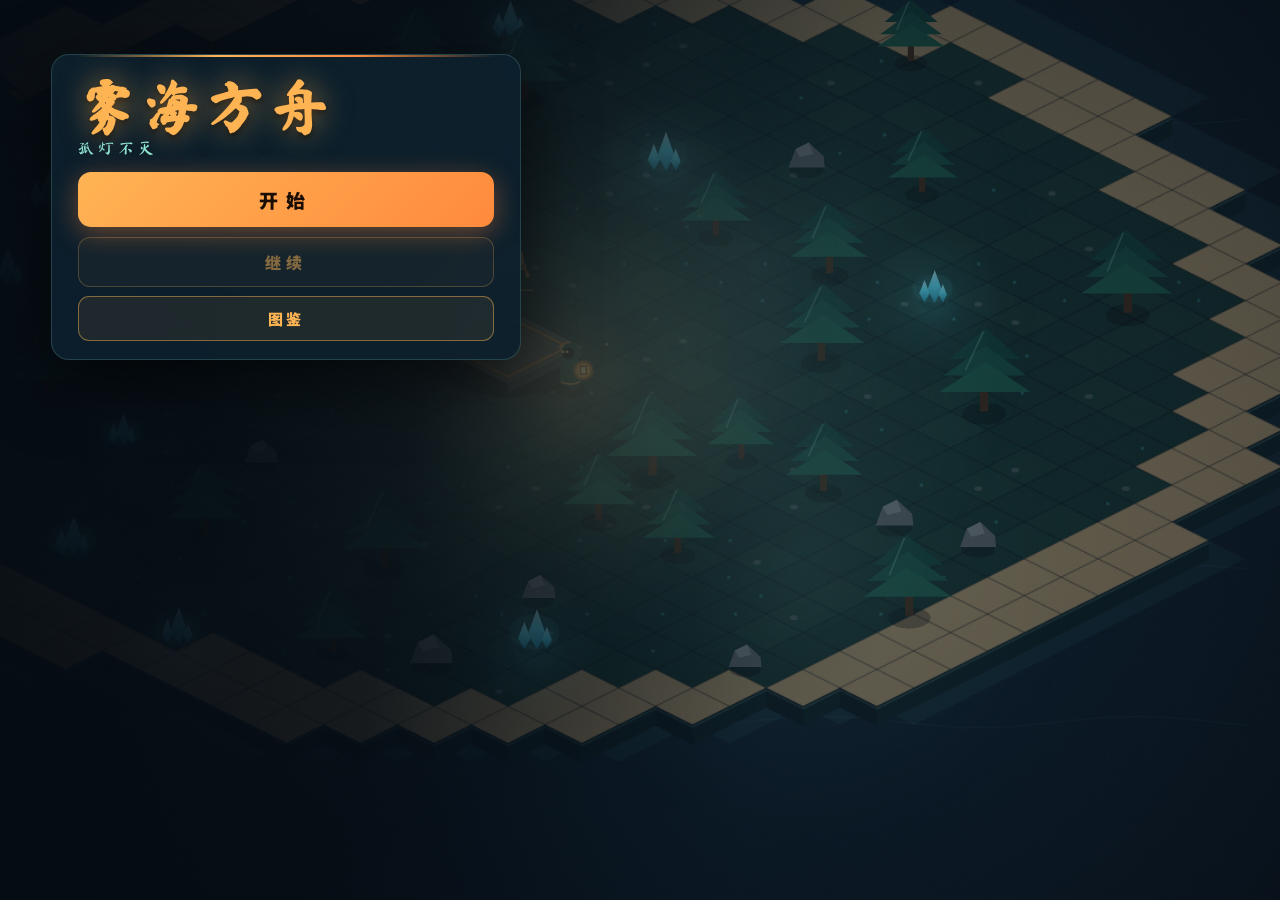
==== commit 4b28995f: "fix(codex): 拆分图鉴计数两个分母，标注收集进度口径" ====
--- a/index.html
+++ b/index.html
@@ -238,7 +238,7 @@
   <div id="codexPanel">
     <div class="cxHead">
       <h2>雾海图鉴</h2>
-      <div class="cxHeadMeta"><span id="cxCount">— 条</span><span class="cxProg"><i id="cxProgFill"></i></span></div>
+      <div class="cxHeadMeta"><span id="cxCount">— 条</span><span class="cxProg" title="击杀、拾获、铭刻过的条目计入手册收集"><i id="cxProgFill"></i></span></div>
       <button id="cxClose" aria-label="关闭"><svg viewBox="0 0 24 24" fill="none" stroke="currentColor" stroke-width="2.2" stroke-linecap="round"><path d="M6 6l12 12M18 6L6 18"/></svg></button>
     </div>
     <div class="cxTools">
--- a/css/style.css
+++ b/css/style.css
@@ -99,6 +99,8 @@
   background:var(--wc,var(--mist));transition:transform .06s linear,background .18s}
 #castBar.reload #castFill{background:linear-gradient(90deg,var(--ember),var(--amber))}
 #castBar.idle{background:rgba(255,77,109,.18)}
+#castBar.starved #castFill{background:#e2504a}
+#castBar.starved{background:rgba(226,80,74,.22)}
 @keyframes slotIn{from{opacity:0;transform:translateY(-6px) scale(.82)}to{opacity:1;transform:none}}
 .wslotBox{width:62px;height:62px;border-radius:14px;display:grid;place-items:center;transition:transform .16s ease}
 .wslot.empty .wslotBox{border:1.5px dashed rgba(143,227,208,.3);background:rgba(143,227,208,.05)}
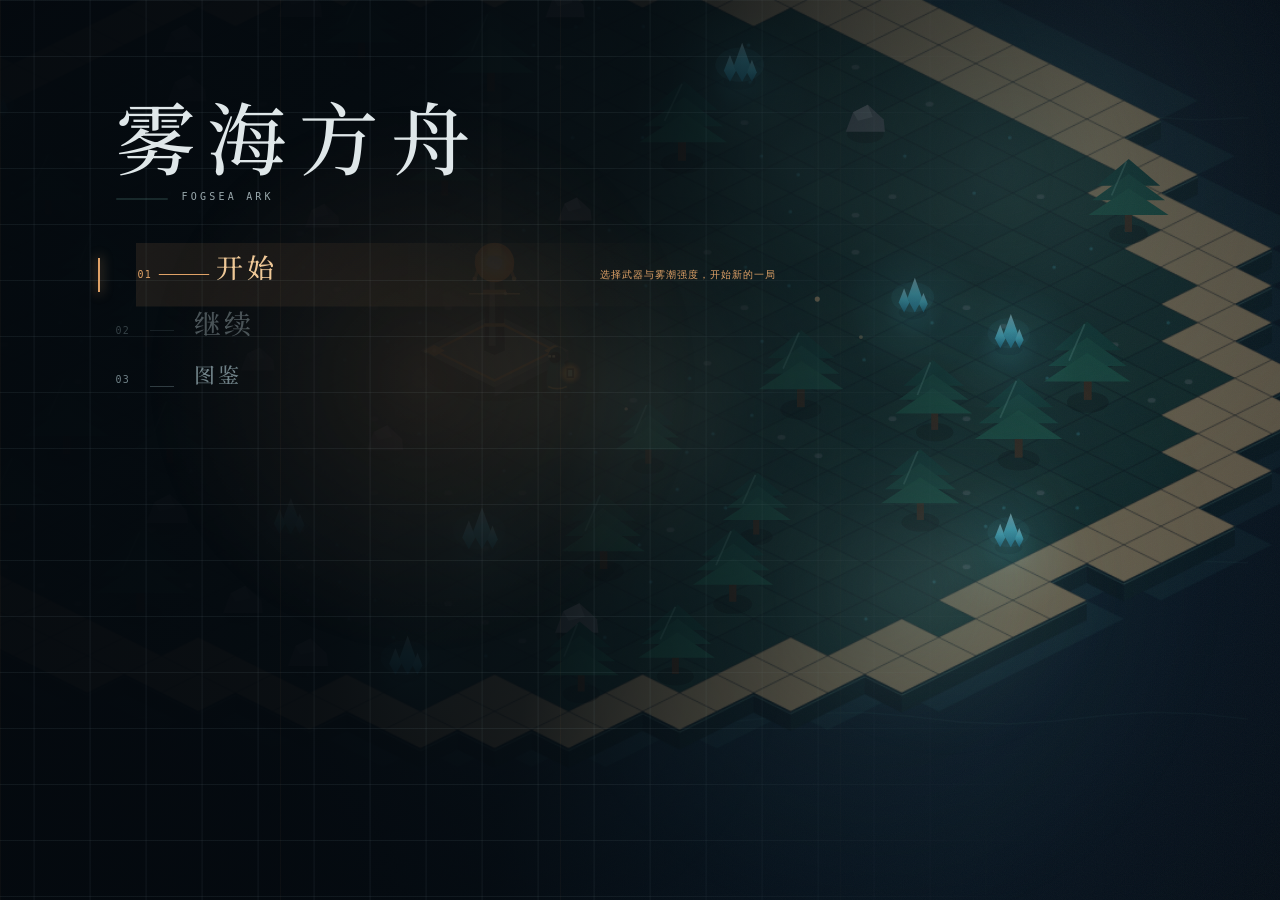
==== commit 236e78a4: "style(ui): 主菜单、暂停与二级菜单改为左侧编辑排版 - 主菜单/暂停去掉居中圆角面板，改为裸排在左侧的编号行列表（衬线标题、网格与扫描线背景） - 确认框、存档位、暂停内子页统一为整宽细线行" ====
--- a/index.html
+++ b/index.html
@@ -6,7 +6,7 @@
 <title>雾海方舟</title>
 <link rel="icon" type="image/svg+xml" href="assets/favicon.svg">
 <link rel="preconnect" href="https://fonts.googleapis.com">
-<link href="https://fonts.googleapis.com/css2?family=Ma+Shan+Zheng&family=Noto+Sans+SC:wght@400;500;700;900&display=swap" rel="stylesheet">
+<link href="https://fonts.googleapis.com/css2?family=Noto+Serif+SC:wght@300;500;700&family=Noto+Sans+SC:wght@400;500;700;900&display=swap" rel="stylesheet">
   <link rel="stylesheet" href="css/style.css">
 </head>
 <body>
@@ -96,22 +96,30 @@
 
 <div class="overlay show" id="menu">
   <div class="scrim"></div>
+  <div class="uiField" aria-hidden="true"><div class="uiGrid"></div><div class="uiScan"></div><div class="uiGlow" id="menuGlow"></div></div>
   <div id="menuPanel" data-view="title">
     <section class="menuView" data-view="title">
       <div class="menuHead">
-        <h1 id="gameTitle">雾海方舟</h1>
-        <div id="gameSub">孤灯不灭</div>
+        <h1 id="gameTitle" aria-label="雾海方舟"><span class="glyph" style="--j:0">雾</span><span class="glyph" style="--j:1">海</span><span class="glyph" style="--j:2">方</span><span class="glyph" style="--j:3">舟</span></h1>
+        <div class="subtitle" id="gameSub"><span class="bar"></span><span>FOGSEA ARK</span></div>
       </div>
       <div id="saveWarn" class="saveWarn" hidden>
         <b>存档异常</b>
         <span id="saveWarnText"></span>
         <button id="saveWarnAck" aria-label="知道了">知道了</button>
       </div>
-      <div class="menuFoot">
-        <button id="startBtn">开始</button>
-        <button id="btnContinue">继续</button>
-        <button class="mBtn book" id="btnCodexMenu">图鉴</button>
-      </div>
+      <nav class="menuFoot menuList" id="menuList" aria-label="主菜单">
+        <span class="cursorMark" id="menuCursor" aria-hidden="true"></span>
+        <button class="menuRow primary" id="startBtn" style="--i:0">
+          <span class="mrNo">01</span><span class="mrRule"></span><span class="mrZh">开始</span><span class="mrDesc">选择武器与雾潮强度，开始新的一局</span>
+        </button>
+        <button class="menuRow" id="btnContinue" style="--i:1">
+          <span class="mrNo">02</span><span class="mrRule"></span><span class="mrZh">继续</span><span class="mrDesc">读取存档位，回到上次停泊的坐标</span>
+        </button>
+        <button class="menuRow sub" id="btnCodexMenu" style="--i:2">
+          <span class="mrNo">03</span><span class="mrRule"></span><span class="mrZh">图鉴</span><span class="mrDesc">查阅角色、卡牌、雾裔与刻印</span>
+        </button>
+      </nav>
     </section>
     <section class="menuView" data-view="prep">
       <div class="prepHead"><h2>出航准备</h2></div>
@@ -169,15 +177,31 @@
 
 <div class="overlay" id="pauseOv" role="dialog" aria-modal="true">
   <div class="scrim"></div>
+  <div class="uiField compact" aria-hidden="true"><div class="uiGrid"></div><div class="uiScan"></div></div>
   <div class="modalBox pausePanel">
     <div class="pausePages" id="pausePages">
       <section class="pausePage" data-pg="main">
-        <h2>暂停</h2>
-        <button class="mBtn primary" id="btnResume">继续</button>
-        <button class="mBtn" id="btnSave">存档</button>
-        <button class="mBtn" id="btnCodexPause">图鉴</button>
-        <button class="mBtn" id="btnRestart">重新开始</button>
-        <button class="mBtn" id="btnToTitle">返回标题</button>
+        <div class="pauseHead">
+          <h2>暂停</h2>
+        </div>
+        <div class="pauseList" id="pauseList">
+          <span class="cursorMark" id="pauseCursor" aria-hidden="true"></span>
+          <button class="pauseRow primary" id="btnResume" style="--i:0">
+            <span class="prNo">01</span><span class="prRule"></span><span class="prZh">继续</span>
+          </button>
+          <button class="pauseRow" id="btnSave" style="--i:1">
+            <span class="prNo">02</span><span class="prRule"></span><span class="prZh">存档</span>
+          </button>
+          <button class="pauseRow" id="btnCodexPause" style="--i:2">
+            <span class="prNo">03</span><span class="prRule"></span><span class="prZh">图鉴</span>
+          </button>
+          <button class="pauseRow" id="btnRestart" style="--i:3">
+            <span class="prNo">04</span><span class="prRule"></span><span class="prZh">重新开始</span>
+          </button>
+          <button class="pauseRow" id="btnToTitle" style="--i:4">
+            <span class="prNo">05</span><span class="prRule"></span><span class="prZh">返回标题</span>
+          </button>
+        </div>
       </section>
       <section class="pausePage" data-pg="slots">
         <h2>存档位</h2>
@@ -215,6 +239,7 @@
 
 <div class="overlay" id="slotOv" role="dialog" aria-modal="true" aria-label="存档位">
   <div class="scrim"></div>
+  <div class="uiField compact" aria-hidden="true"><div class="uiGrid"></div></div>
   <div class="modalBox slotBox">
     <h2 id="slotTitle">存档位</h2>
     <div id="slotList"></div>
@@ -225,6 +250,7 @@
 
 <div class="overlay" id="confirmOv" role="alertdialog" aria-modal="true" aria-labelledby="confirmTitle">
   <div class="scrim"></div>
+  <div class="uiField compact" aria-hidden="true"><div class="uiGrid"></div></div>
   <div class="modalBox confirmBox">
     <h2 id="confirmTitle"></h2>
     <div class="msub" id="confirmSub"></div>
--- a/css/style.css
+++ b/css/style.css
@@ -6,7 +6,7 @@
   --violet:#a06bff; --danger:#ff4d6d; --leaf:#6fe08a; --warn:#ffd166;
   --text:#eef7f2; --dim:#9db8b4; --dim2:#6f8a87;
   --wood:#e0b070; --stone:#b9c4c9; --crys:#57e6ff;
-  --disp:'Ma Shan Zheng','Noto Serif SC',serif;
+  --disp:'Noto Serif SC','Songti SC',STSong,'SimSun',serif;
   --body:'Noto Sans SC',system-ui,sans-serif;
   --cw:128px; --ch:179.2px;
 }
@@ -330,11 +330,11 @@
 .scrim{position:absolute;inset:0;background:rgba(4,9,15,.74);backdrop-filter:blur(4px);-webkit-backdrop-filter:blur(4px)}
 
 #menu{justify-content:flex-start;align-items:flex-start}
-#menu .scrim{background:linear-gradient(100deg,rgba(5,11,18,.94) 0%,rgba(5,11,18,.86) 34%,rgba(5,11,18,.35) 62%,rgba(5,11,18,.1) 100%);backdrop-filter:none}
-#menuPanel{position:relative;width:min(470px,94vw);max-height:94vh;height:0;margin:6vh 0 0 4vw;
+#menu .scrim{background:linear-gradient(100deg,rgba(4,9,14,.965) 0%,rgba(4,9,14,.945) 30%,rgba(4,9,14,.86) 45%,rgba(4,9,14,.55) 60%,rgba(4,9,14,.2) 78%,rgba(4,9,14,.05) 100%);backdrop-filter:none}
+#menuPanel{position:relative;width:min(700px,90vw);max-height:94vh;height:0;margin:8vh 0 0 7vw;
   overflow:hidden;transition:height .3s cubic-bezier(.2,.8,.2,1);
-  background:var(--panel2);border:1px solid var(--line);border-radius:18px;box-shadow:0 20px 70px rgba(0,0,0,.6)}
-#menuPanel::before{content:'';position:absolute;top:0;left:24px;right:24px;height:2px;background:linear-gradient(90deg,transparent,var(--amber),var(--ember),transparent);z-index:2}
+  background:none;border:0;border-radius:0;box-shadow:none}
+#menuPanel::before{content:none}
 .menuView{position:absolute;top:0;left:0;right:0;bottom:0;display:flex;flex-direction:column;padding:22px 26px 18px;
   opacity:0;transform:translateX(100%);pointer-events:none;visibility:hidden;
   transition:opacity .3s ease,transform .3s cubic-bezier(.2,.8,.2,1),visibility 0s .3s}
@@ -364,9 +364,11 @@
 .menuScroll::-webkit-scrollbar{width:6px}
 .menuScroll::-webkit-scrollbar-thumb{background:linear-gradient(180deg,var(--amber),var(--ember));border-radius:8px}
 .menuFoot,.prepFoot{flex:none;display:flex;flex-direction:column}
-#gameTitle{font-family:var(--disp);font-size:clamp(42px,7vw,58px);line-height:1.05;color:var(--amber);letter-spacing:6px;
-  text-shadow:0 0 30px rgba(255,180,84,.55),0 3px 6px rgba(0,0,0,.8)}
-#gameSub{font-family:var(--disp);font-size:16px;color:var(--mist);letter-spacing:4px;margin-top:2px}
+#gameTitle{font-family:var(--disp);font-size:clamp(44px,6.2vw,84px);font-weight:500;line-height:1.04;color:#dfe7e9;
+  letter-spacing:.16em;text-shadow:none;display:flex;margin:0}
+#gameSub{display:flex;align-items:center;gap:14px;margin-top:14px;
+  font-family:"SF Mono",Consolas,Menlo,monospace;font-size:10px;letter-spacing:.32em;color:var(--dim)}
+#gameSub .bar{width:52px;height:1px;flex:none;background:linear-gradient(to right,var(--amber),transparent)}
 .prepHead h2{font-family:var(--disp);font-size:30px;letter-spacing:5px;color:var(--amber);margin:0}
 .secT{font-size:12px;font-weight:900;letter-spacing:3px;color:var(--dim);margin:15px 0 8px;display:flex;align-items:center;gap:8px}
 .secT::after{content:'';flex:1;height:1px;background:linear-gradient(90deg,var(--line),transparent)}
@@ -406,13 +408,9 @@
 #ctrlGrid{display:grid;grid-template-columns:1fr 1fr;gap:5px 12px;font-size:12px;color:var(--dim)}
 #ctrlGrid div{display:flex;align-items:center;gap:7px;flex-wrap:nowrap;white-space:nowrap}
 #ctrlGrid div .kb+.kb{margin-left:-3px}
-#startBtn,#launchBtn{width:100%;margin-top:16px;padding:14px;border-radius:13px;font-size:19px;font-weight:900;letter-spacing:8px;color:#1a0e04;
-  background:linear-gradient(135deg,var(--amber),var(--ember));box-shadow:0 6px 26px rgba(255,138,61,.4);transition:all .15s;position:relative;overflow:hidden}
-#startBtn:hover,#launchBtn:hover{transform:translateY(-2px);box-shadow:0 10px 34px rgba(255,138,61,.6)}
-#btnContinue{width:100%;margin-top:10px;padding:12px;border-radius:12px;font-size:16px;font-weight:900;letter-spacing:5px;
-  color:var(--amber);background:rgba(255,180,84,.08);border:1px solid rgba(255,180,84,.5);transition:all .15s}
-#btnContinue:hover{transform:translateY(-1px);border-color:var(--amber);background:rgba(255,180,84,.16);box-shadow:0 0 18px rgba(255,180,84,.22)}
-#btnContinue.noSave{opacity:.5}
+#launchBtn{width:100%;margin-top:16px;padding:14px;border-radius:2px;font-size:15px;font-weight:700;letter-spacing:.5em;color:#1a0e04;
+  background:linear-gradient(135deg,var(--amber),var(--ember));box-shadow:0 6px 26px rgba(255,138,61,.3);transition:all .15s;position:relative;overflow:hidden}
+#launchBtn:hover{transform:translateY(-2px);box-shadow:0 10px 34px rgba(255,138,61,.45)}
 .saveWarn{margin-top:14px;padding:10px 12px;border-radius:10px;border:1px solid rgba(255,77,109,.5);
   background:rgba(255,77,109,.1);font-size:12px;line-height:1.65;color:#ffc9d2;display:flex;
   flex-direction:column;gap:5px;align-items:flex-start}
@@ -421,7 +419,7 @@
 .saveWarn button{align-self:flex-end;padding:4px 14px;border-radius:8px;border:1px solid rgba(255,77,109,.5);
   color:var(--danger);font-size:11px;font-weight:900}
 .saveWarn button:hover{background:rgba(255,77,109,.18)}
-#startBtn::after,#launchBtn::after{content:'';position:absolute;top:0;left:-80%;width:50%;height:100%;transform:skewX(-25deg);
+#launchBtn::after{content:'';position:absolute;top:0;left:-80%;width:50%;height:100%;transform:skewX(-25deg);
   background:linear-gradient(90deg,transparent,rgba(255,255,255,.45),transparent);animation:shine 2.8s infinite}
 @keyframes shine{0%,60%{left:-80%}100%{left:130%}}
 
@@ -652,30 +650,24 @@
 @media (max-height:880px){
   .weaponDrop{padding:8px 10px}
   .menuView{padding:18px 26px 16px}
-  #gameTitle{font-size:clamp(34px,5.4vw,44px);letter-spacing:4px}
-  #gameSub{font-size:14px;letter-spacing:3px}
   .prepHead h2{font-size:26px;letter-spacing:4px}
   .secT{margin:10px 0 6px}
   .blessRow{padding:5px 10px;margin-bottom:5px}
   .blessInfo span{font-size:10px}
-  #startBtn,#launchBtn,#btnContinue{margin-top:12px;padding:11px;font-size:17px;letter-spacing:6px}
+  #launchBtn{margin-top:12px;padding:11px;font-size:14px;letter-spacing:.4em}
   .mBtn{padding:9px;margin-top:7px;font-size:14px}
 }
 @media (max-height:720px){
-  #gameTitle{font-size:clamp(30px,4.6vw,38px)}
-  #gameSub{font-size:13px}
   .prepHead h2{font-size:23px;letter-spacing:3px}
   .secT{margin:8px 0 5px}
   .blessRow{padding:4px 9px;margin-bottom:4px}
   .blessInfo b{font-size:12px}
   #ctrlGrid{font-size:11px;gap:3px 10px}
-  #startBtn,#launchBtn,#btnContinue{padding:9px;font-size:16px}
+  #launchBtn{padding:9px;font-size:13px}
   .mBtn{padding:7px;font-size:13px}
 }
 @media (max-height:640px){
   .menuView{padding:12px 20px 12px}
-  #gameTitle{font-size:26px;letter-spacing:3px}
-  #gameSub{font-size:12px;letter-spacing:2px}
   .secT{font-size:11px;margin:7px 0 4px}
   .diffBtn{padding:5px 4px;font-size:12px}
   .blessRow{padding:3px 8px;margin-bottom:3px;gap:8px}
@@ -686,7 +678,7 @@
   #ctrlGrid{font-size:10.5px;gap:2px 8px}
   #ctrlGrid div{gap:5px}
   .kb{font-size:9px;min-width:14px;padding:0 3px}
-  #startBtn,#launchBtn,#btnContinue{padding:7px;font-size:15px;letter-spacing:4px;margin-top:8px}
+  #launchBtn{padding:7px;font-size:12px;letter-spacing:.35em;margin-top:8px}
   .mBtn{padding:6px;font-size:12.5px;margin-top:5px;letter-spacing:2px}
 }
 @media (max-height:520px){
@@ -695,8 +687,6 @@
   .weaponIcon{width:36px;height:28px}
   .weaponCardBody p{font-size:10px}
   .menuView{padding:9px 16px 9px}
-  #gameTitle{font-size:21px;letter-spacing:2px}
-  #gameSub{font-size:11px}
   .secT{font-size:10px;margin:5px 0 3px;letter-spacing:2px}
   .diffBtn{padding:3px 4px;font-size:11px}
   .diffBtn small{font-size:9px}
@@ -709,13 +699,11 @@
   #emberCount{font-size:14px}
   #ctrlGrid{font-size:10px;gap:1px 8px}
   .kb{font-size:8.5px;min-width:13px;padding:0 3px}
-  #startBtn,#launchBtn,#btnContinue{padding:6px;font-size:14px;letter-spacing:3px;margin-top:6px}
+  #launchBtn{padding:6px;font-size:11px;letter-spacing:.3em;margin-top:6px}
   .mBtn{padding:5px;font-size:11.5px;margin-top:4px}
 }
 @media (max-height:460px){
   .menuView{padding:6px 12px 6px}
-  #gameTitle{font-size:18px;letter-spacing:2px}
-  #gameSub{font-size:10px;letter-spacing:1px}
   .prepHead h2{font-size:18px;letter-spacing:2px}
   .secT{font-size:9px;margin:4px 0 2px;letter-spacing:1px}
   .diffBtn{padding:2px 3px;font-size:10px;border-radius:7px}
@@ -729,7 +717,7 @@
   .blessInfo span{font-size:8px}
   #ctrlGrid{font-size:9px;gap:0 6px}
   .kb{font-size:8px;min-width:12px;padding:0 2px}
-  #startBtn,#launchBtn,#btnContinue{padding:5px;font-size:13px;letter-spacing:2px;margin-top:4px;border-radius:9px}
+  #launchBtn{padding:5px;font-size:10px;letter-spacing:.2em;margin-top:4px;border-radius:2px}
   .mBtn{padding:4px;font-size:11px;margin-top:3px;border-radius:8px}
 }
 @media (max-width:900px){
@@ -773,3 +761,242 @@
   .prepWeaponBtn em{margin-left:auto}
 }
 @media (prefers-reduced-motion:reduce){*{animation-duration:.01s !important}}
+
+/* ============================================================
+   全局菜单皮肤：编辑排版
+   范围：主菜单三视图 / 暂停三层 / 图鉴换皮
+   只改遮罩层配色与排版，局内 HUD 不受影响
+   ============================================================ */
+#menu,#pauseOv,#codexOv{
+  --ink:#060e14;--deep:#0a1822;--sea:#0f2530;
+  --panel:rgba(9,20,28,.82);--panel2:rgba(11,26,35,.94);
+  --line:rgba(150,178,186,.16);--line2:rgba(150,178,186,.30);
+  --mist:#93a8ab;--cyan:#7ab6be;--amber:#e0a267;--ember:#c98553;
+  --violet:#9186b5;--danger:#cf6272;--leaf:#7eb394;--warn:#cfb277;
+  --text:#e2e9ea;--dim:#9aa9ad;--dim2:#6f8187;
+  --e-lamp:#e0a267;--e-lamp-hi:#f0cb9b;
+  --e-expo:cubic-bezier(.16,1,.3,1);
+  --e-slam:cubic-bezier(.18,1.12,.32,1);
+  --e-accel:cubic-bezier(.55,0,.8,.2);
+  --mono:"SF Mono",Consolas,Menlo,monospace;
+}
+
+/* ---------- 背景：经纬网格 / 扫描线 / 跟随光晕 ---------- */
+.uiField{position:absolute;inset:0;pointer-events:none;overflow:hidden}
+.uiGrid{position:absolute;inset:0;opacity:.55;
+  background-image:
+    linear-gradient(to right,var(--line) 1px,transparent 1px),
+    linear-gradient(to bottom,var(--line) 1px,transparent 1px);
+  background-size:56px 56px;background-position:7vw 0;
+  -webkit-mask-image:linear-gradient(to right,#000,#000 46%,transparent 82%);
+  mask-image:linear-gradient(to right,#000,#000 46%,transparent 82%);
+  animation:uiGridDrift 72s linear infinite}
+.uiGrid::after{content:"";position:absolute;inset:0;
+  background-image:linear-gradient(to right,rgba(224,162,103,.07) 1px,transparent 1px);
+  background-size:280px 280px}
+.uiField.compact .uiGrid{opacity:.22;background-size:48px 48px;background-position:0 0;
+  -webkit-mask-image:radial-gradient(ellipse at 26% 44%,#000,transparent 78%);
+  mask-image:radial-gradient(ellipse at 26% 44%,#000,transparent 78%)}
+@keyframes uiGridDrift{from{background-position:7vw 0}to{background-position:calc(7vw + 56px) 56px}}
+
+.uiScan{position:absolute;top:0;bottom:0;left:0;width:2px;opacity:0;
+  background:linear-gradient(to bottom,transparent,var(--e-lamp-hi) 42%,var(--e-lamp) 58%,transparent);
+  box-shadow:0 0 24px 6px rgba(224,162,103,.14);
+  animation:uiScan 1.1s var(--e-expo) both}
+@keyframes uiScan{
+  0%{transform:translateX(-8px);opacity:0}
+  8%{opacity:.85}
+  82%{opacity:.55}
+  100%{transform:translateX(102vw);opacity:0}
+}
+
+.uiGlow{position:absolute;left:0;top:0;width:44vw;height:44vw;border-radius:50%;
+  background:radial-gradient(circle,rgba(224,162,103,.1) 0%,rgba(224,162,103,.04) 40%,transparent 70%);
+  transform:translate(-50%,-50%);will-change:left,top;opacity:0;transition:opacity 1.2s ease}
+#menu.is-settled .uiGlow{opacity:1}
+
+/* ---------- 标题区 ---------- */
+#gameTitle .glyph{display:inline-block;transform:translateX(-40px);clip-path:inset(0 100% 0 0)}
+#menu.is-booting #gameTitle .glyph,
+#menu.is-fast #gameTitle .glyph{
+  animation:uiGlyph .7s var(--e-expo) calc(var(--uiGlyphDelay,0s) + var(--j,0)*.058s) both}
+#menu.is-booting{--uiGlyphDelay:.42s}
+#menu.is-fast{--uiGlyphDelay:.04s}
+#menu.is-settled #gameTitle .glyph{transform:none;clip-path:none}
+@keyframes uiGlyph{
+  0%{transform:translateX(-40px);clip-path:inset(0 100% 0 0)}
+  100%{transform:translateX(0);clip-path:inset(0 0 0 0)}
+}
+
+/* ---------- 主菜单列表 ---------- */
+.menuList{position:relative;display:block;margin-top:clamp(28px,5vh,54px)}
+.cursorMark{position:absolute;left:-18px;top:0;width:2px;height:34px;z-index:2;
+  background:var(--amber);box-shadow:0 0 12px 2px rgba(224,162,103,.26);
+  transform:scaleY(0);transform-origin:top;opacity:0;
+  transition:transform .34s var(--e-expo),top .34s var(--e-expo),height .34s var(--e-expo),opacity .2s}
+.menuList.has-cursor .cursorMark,.pauseList.has-cursor .cursorMark{transform:scaleY(1);opacity:1}
+
+.menuRow{position:relative;display:flex;align-items:baseline;width:100%;height:56px;padding:0;
+  border:0;border-radius:0;background:none;text-align:left;color:inherit;
+  translate:0 0;transition:translate .5s var(--e-expo),opacity .3s}
+.menuRow::before{content:"";position:absolute;left:-2px;right:-2vw;top:-4px;bottom:-4px;
+  background:linear-gradient(90deg,rgba(224,162,103,.11),rgba(224,162,103,.03) 52%,transparent 92%);
+  clip-path:inset(0 100% 0 0);transition:clip-path .58s var(--e-expo);pointer-events:none}
+.menuRow.is-active::before,.menuRow:hover::before{clip-path:inset(0 0 0 0)}
+.menuRow.is-active,.menuRow:hover{translate:22px 0}
+
+.mrNo{font-family:var(--mono);font-size:10px;letter-spacing:.12em;color:var(--dim2);width:34px;flex:none;transition:color .3s}
+.mrRule{width:24px;height:1px;background:var(--line2);flex:none;margin-right:20px;align-self:center;
+  transition:transform .45s var(--e-expo),background .3s}
+.mrZh{font-family:var(--disp);font-size:clamp(20px,2.2vw,27px);font-weight:500;letter-spacing:.14em;
+  color:var(--dim);min-width:150px;transition:color .3s,letter-spacing .45s var(--e-expo)}
+.mrDesc{margin-left:auto;padding-right:10px;font-family:var(--mono);font-size:10px;letter-spacing:.1em;
+  color:var(--amber);white-space:nowrap;clip-path:inset(0 100% 0 0);translate:-10px 0;
+  transition:clip-path .5s var(--e-expo),translate .5s var(--e-expo)}
+.mrDesc span{display:inline-block;opacity:0;translate:-6px 0}
+.menuRow.is-active .mrDesc span,.menuRow:hover .mrDesc span{
+  animation:uiCharLand .34s var(--e-expo) calc(var(--k,0)*.022s) both}
+@keyframes uiCharLand{from{opacity:0;translate:-6px 0}to{opacity:1;translate:0 0}}
+
+.menuRow.is-active .mrNo,.menuRow:hover .mrNo{color:var(--amber)}
+.menuRow.is-active .mrRule,.menuRow:hover .mrRule{transform:scaleX(2.1);background:var(--amber)}
+.menuRow.is-active .mrZh,.menuRow:hover .mrZh{color:var(--e-lamp-hi);letter-spacing:.18em}
+.menuRow.is-active .mrDesc,.menuRow:hover .mrDesc{clip-path:inset(0 0 0 0);translate:0 0}
+.menuRow.primary .mrZh{color:var(--e-lamp-hi)}
+.menuRow.primary .mrRule{background:var(--amber)}
+.menuRow.sub .mrZh{font-size:clamp(17px,1.8vw,21px);color:var(--dim2)}
+.menuRow.sub.is-active .mrZh,.menuRow.sub:hover .mrZh{color:var(--mist)}
+.menuRow.noSave{opacity:.45}
+.menuRow.noSave .mrDesc{color:var(--dim2)}
+.menuRow:focus-visible{outline:1px solid var(--amber);outline-offset:2px}
+
+/* ---------- 入场编排：首次全套，之后快入 ---------- */
+#menu.is-booting .menuRow,#menu.is-fast .menuRow{
+  animation:uiRowIn var(--uiRowDur,.95s) var(--e-slam)
+    calc(var(--uiRowBase,.62s) + var(--i,0)*var(--uiRowStep,.1s)) both}
+#menu.is-booting{--uiRowDur:.95s;--uiRowBase:.62s;--uiRowStep:.1s}
+#menu.is-fast{--uiRowDur:.34s;--uiRowBase:.04s;--uiRowStep:.05s}
+@keyframes uiRowIn{from{transform:translateX(-112vw)}to{transform:translateX(0)}}
+#menu.is-settled .menuRow{animation:none}
+
+/* 遮罩收起时逐项退场 */
+#menu:not(.show) .menuRow{opacity:0;translate:-70px 0;
+  transition:opacity .26s,translate .3s var(--e-accel)}
+#pauseOv:not(.show) .pauseRow{opacity:0;translate:-40px 0;
+  transition:opacity .24s,translate .26s var(--e-accel)}
+
+/* ---------- 暂停面板：与主菜单同一条左侧排版线 ---------- */
+#pauseOv{justify-content:flex-start;align-items:flex-start}
+#pauseOv .scrim{background:linear-gradient(100deg,rgba(4,9,14,.95) 0%,rgba(4,9,14,.92) 30%,rgba(4,9,14,.8) 45%,rgba(4,9,14,.5) 60%,rgba(4,9,14,.18) 78%,rgba(4,9,14,.05) 100%);backdrop-filter:none}
+.pausePanel{width:min(700px,90vw);height:420px;margin:8vh 0 0 7vw;
+  background:none;border:0;border-radius:0;box-shadow:none;
+  backdrop-filter:none;-webkit-backdrop-filter:none}
+.pausePage{justify-content:flex-start}
+.pauseHead{flex:none;margin-bottom:10px;text-align:left}
+.pausePage h2{font-family:var(--disp);font-weight:500;letter-spacing:.18em;color:var(--text);text-shadow:none}
+/* 子页收窄，避免整宽按钮与卡片在左侧版面里被拉长 */
+.pausePage[data-pg="slots"] h2,.pausePage[data-pg="slots"] .msub,
+.pausePage[data-pg="slots"] #pauseSlotList,.pausePage[data-pg="slots"] .mBtn.ghost{max-width:440px}
+.pausePage[data-pg="confirm"] .confirmPage{max-width:340px}
+.pauseList{position:relative;display:flex;flex-direction:column}
+.pauseRow{position:relative;display:flex;align-items:baseline;width:100%;height:46px;padding:0;
+  border:0;border-radius:0;background:none;text-align:left;color:inherit;
+  translate:0 0;transition:translate .42s var(--e-expo),opacity .3s}
+.pauseRow::before{content:"";position:absolute;left:-2px;right:-8px;top:-3px;bottom:-3px;
+  background:linear-gradient(90deg,rgba(224,162,103,.1),transparent 88%);
+  clip-path:inset(0 100% 0 0);transition:clip-path .5s var(--e-expo);pointer-events:none}
+.pauseRow.is-active::before,.pauseRow:hover::before{clip-path:inset(0 0 0 0)}
+.pauseRow.is-active,.pauseRow:hover{translate:14px 0}
+.prNo{font-family:var(--mono);font-size:9px;letter-spacing:.1em;color:var(--dim2);width:26px;flex:none;transition:color .3s}
+.prRule{width:16px;height:1px;background:var(--line2);flex:none;margin-right:14px;align-self:center;
+  transition:transform .4s var(--e-expo),background .3s}
+.prZh{font-family:var(--disp);font-size:18px;font-weight:500;letter-spacing:.14em;color:var(--dim);
+  min-width:88px;transition:color .3s,letter-spacing .4s var(--e-expo)}
+.pauseRow.is-active .prNo,.pauseRow:hover .prNo{color:var(--amber)}
+.pauseRow.is-active .prRule,.pauseRow:hover .prRule{transform:scaleX(1.8);background:var(--amber)}
+.pauseRow.is-active .prZh,.pauseRow:hover .prZh{color:var(--e-lamp-hi);letter-spacing:.18em}
+.pauseRow.primary .prZh{color:var(--e-lamp-hi)}
+.pauseRow:focus-visible{outline:1px solid var(--amber);outline-offset:2px}
+#pauseOv.pause-in .pauseRow{animation:uiRowIn .42s var(--e-slam) calc(var(--i,0)*.055s) both}
+
+/* ---------- 出航准备：随皮肤收紧圆角与装饰 ---------- */
+#menu .prepHead h2{font-family:var(--disp);font-weight:500;letter-spacing:.18em;color:var(--text);text-shadow:none}
+#menu .secT{font-family:var(--mono);font-size:10px;letter-spacing:.24em;font-weight:400}
+#menu .prepWeaponBtn,#menu .diffBtn,#menu .blessRow,#menu .buyBtn,#menu .mBtn,#menu .weaponCard,#menu .weaponDrop{border-radius:2px}
+#menu .prepWeaponBtn{background:rgba(9,20,28,.5)}
+#menu .diffBtn.sel{background:rgba(224,162,103,.1);box-shadow:0 0 12px rgba(224,162,103,.16)}
+
+/* ---------- 图鉴：只换皮，保留窗口与布局 ---------- */
+#codexOv .cxHead h2{letter-spacing:.18em;text-shadow:none}
+#codexOv #cxName{letter-spacing:.06em;font-weight:500}
+#codexOv .cxCat.on{background:rgba(224,162,103,.1)}
+#codexOv #codexPanel::before{opacity:.45}
+
+/* ---------- 桌面端收尾：窄屏只做可用性兜底 ---------- */
+@media (max-width:900px){
+  #menuPanel{width:min(640px,92vw);margin:6vh 0 0 5vw}
+  .pausePanel{width:min(640px,92vw);margin:6vh 0 0 5vw}
+  .mrDesc{display:none}
+  .menuRow.is-active,.menuRow:hover,.pauseRow.is-active,.pauseRow:hover{translate:10px 0}
+  .cursorMark{left:-12px}
+}
+
+/* ---------- 指针反馈：悬停粒子 / 点击涟漪 ---------- */
+.spark{position:fixed;width:4px;height:1px;background:var(--e-lamp-hi,#f0cb9b);
+  box-shadow:0 0 7px #e0a267;pointer-events:none;z-index:40;
+  animation:sparkFly .72s var(--e-expo,cubic-bezier(.16,1,.3,1)) forwards}
+@keyframes sparkFly{
+  0%{transform:translate(0,0) scaleX(1);opacity:.95}
+  100%{transform:translate(var(--dx,40px),var(--dy,0)) scaleX(.15);opacity:0}
+}
+.ripple{position:fixed;width:8px;height:8px;border-radius:50%;
+  border:1px solid rgba(240,203,155,.7);box-shadow:0 0 14px rgba(224,162,103,.25);
+  transform:translate(-50%,-50%);pointer-events:none;z-index:40;
+  animation:rippleOut .95s var(--e-expo,cubic-bezier(.16,1,.3,1)) forwards}
+@keyframes rippleOut{
+  0%{width:8px;height:8px;opacity:.9}
+  100%{width:280px;height:280px;opacity:0}
+}
+
+/* 矮屏：收紧标题与行高，避免整套排版溢出 */
+@media (max-height:780px){
+  #gameTitle{font-size:clamp(38px,5vw,62px)}
+  .menuList{margin-top:22px}
+  .menuRow{height:50px}
+}
+
+/* ============================================================
+   二级菜单：确认框 / 存档位 / 暂停内确认页
+   与主菜单同一条左侧排版线，不再居中弹窗
+   ============================================================ */
+#confirmOv,#slotOv{justify-content:flex-start;align-items:flex-start}
+#confirmOv .scrim,#slotOv .scrim{background:linear-gradient(100deg,rgba(4,9,14,.95) 0%,rgba(4,9,14,.92) 30%,rgba(4,9,14,.8) 45%,rgba(4,9,14,.5) 60%,rgba(4,9,14,.18) 78%,rgba(4,9,14,.05) 100%);backdrop-filter:none}
+#confirmOv .modalBox,#slotOv .modalBox{width:min(560px,90vw);margin:8vh 0 0 7vw;padding:22px 26px;
+  background:none;border:0;border-radius:0;box-shadow:none;text-align:left}
+#confirmOv .confirmBox h2,#slotOv .slotBox h2{font-family:var(--disp);font-weight:500;font-size:32px;
+  letter-spacing:.14em;color:var(--text);text-shadow:none}
+#confirmOv .confirmBox h2{color:var(--e-lamp-hi)}
+#confirmOv .confirmBox.danger h2{color:var(--danger)}
+#confirmOv .msub,#slotOv .msub{color:var(--dim);line-height:1.9;text-align:left;margin-left:0}
+#slotOv .slotBox h2{margin-bottom:14px}
+#slotOv #slotList{gap:8px}
+.pausePage[data-pg="confirm"] .confirmPage{max-width:420px}
+
+/* 行式按钮：确认 / 取消 / 删除 / 返回 */
+#confirmOv .mBtn,#slotOv .mBtn,
+.pausePage[data-pg="confirm"] .mBtn,.pausePage[data-pg="slots"] .mBtn{
+  width:100%;height:46px;margin:0;padding:0;justify-content:flex-start;text-align:left;
+  background:none;border:0;border-bottom:1px solid var(--line);border-radius:0;
+  color:var(--dim);font-family:var(--disp);font-weight:500;font-size:18px;letter-spacing:.14em;
+  translate:0 0;transition:color .3s,translate .4s var(--e-expo),border-color .3s}
+#confirmOv .mBtn:hover,#slotOv .mBtn:hover,
+.pausePage[data-pg="confirm"] .mBtn:hover,.pausePage[data-pg="slots"] .mBtn:hover{
+  color:var(--e-lamp-hi);translate:12px 0;border-color:var(--line2);box-shadow:none}
+#confirmOv .mBtn.primary,#slotOv .mBtn.primary,
+.pausePage[data-pg="confirm"] .mBtn.primary{color:var(--e-lamp-hi)}
+#confirmOv .mBtn.primary.danger,.pausePage[data-pg="confirm"] .mBtn.primary.danger{
+  color:var(--danger);background:none}
+#confirmOv .mBtn.primary.danger:hover,.pausePage[data-pg="confirm"] .mBtn.primary.danger:hover{
+  color:#f19aa6;box-shadow:none}
+#slotOv #slotDelete:hover{color:var(--danger);border-color:rgba(207,98,114,.5);box-shadow:none}
+#slotOv #slotDelete{margin-top:0}
